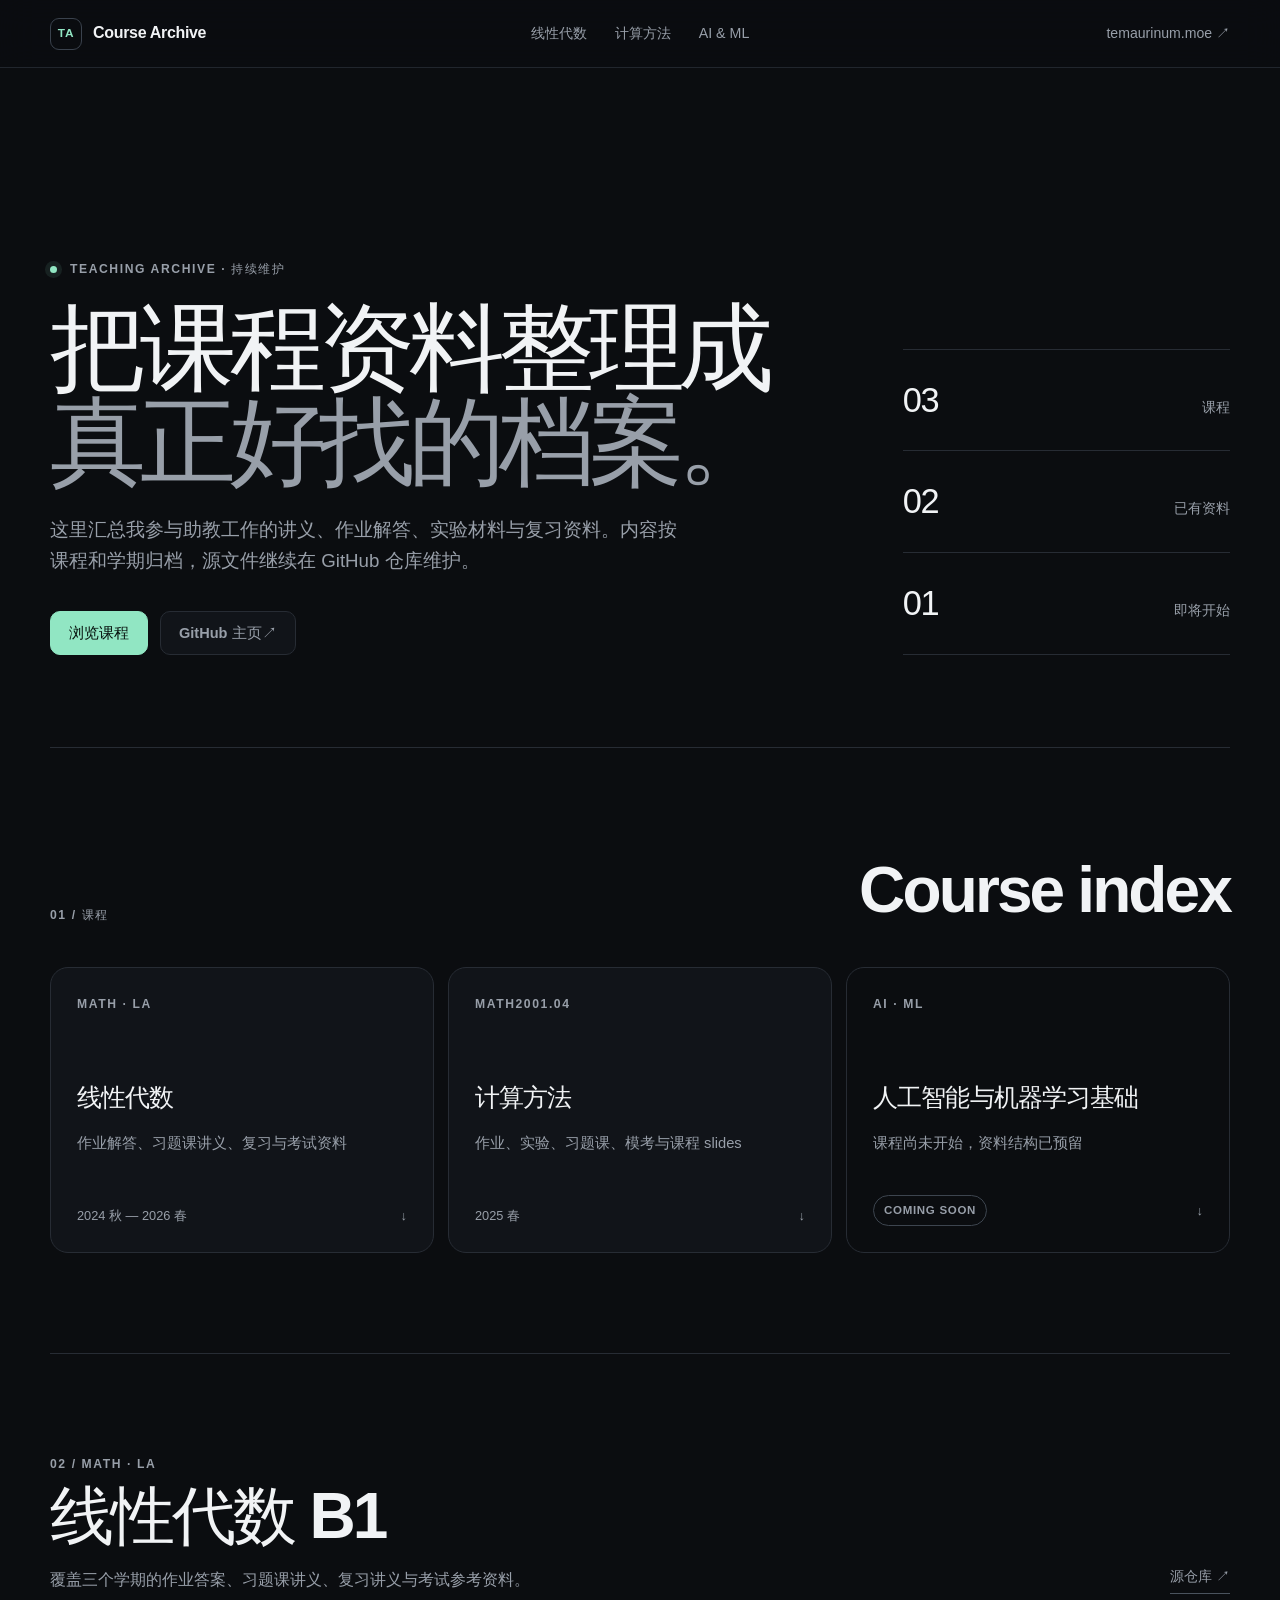
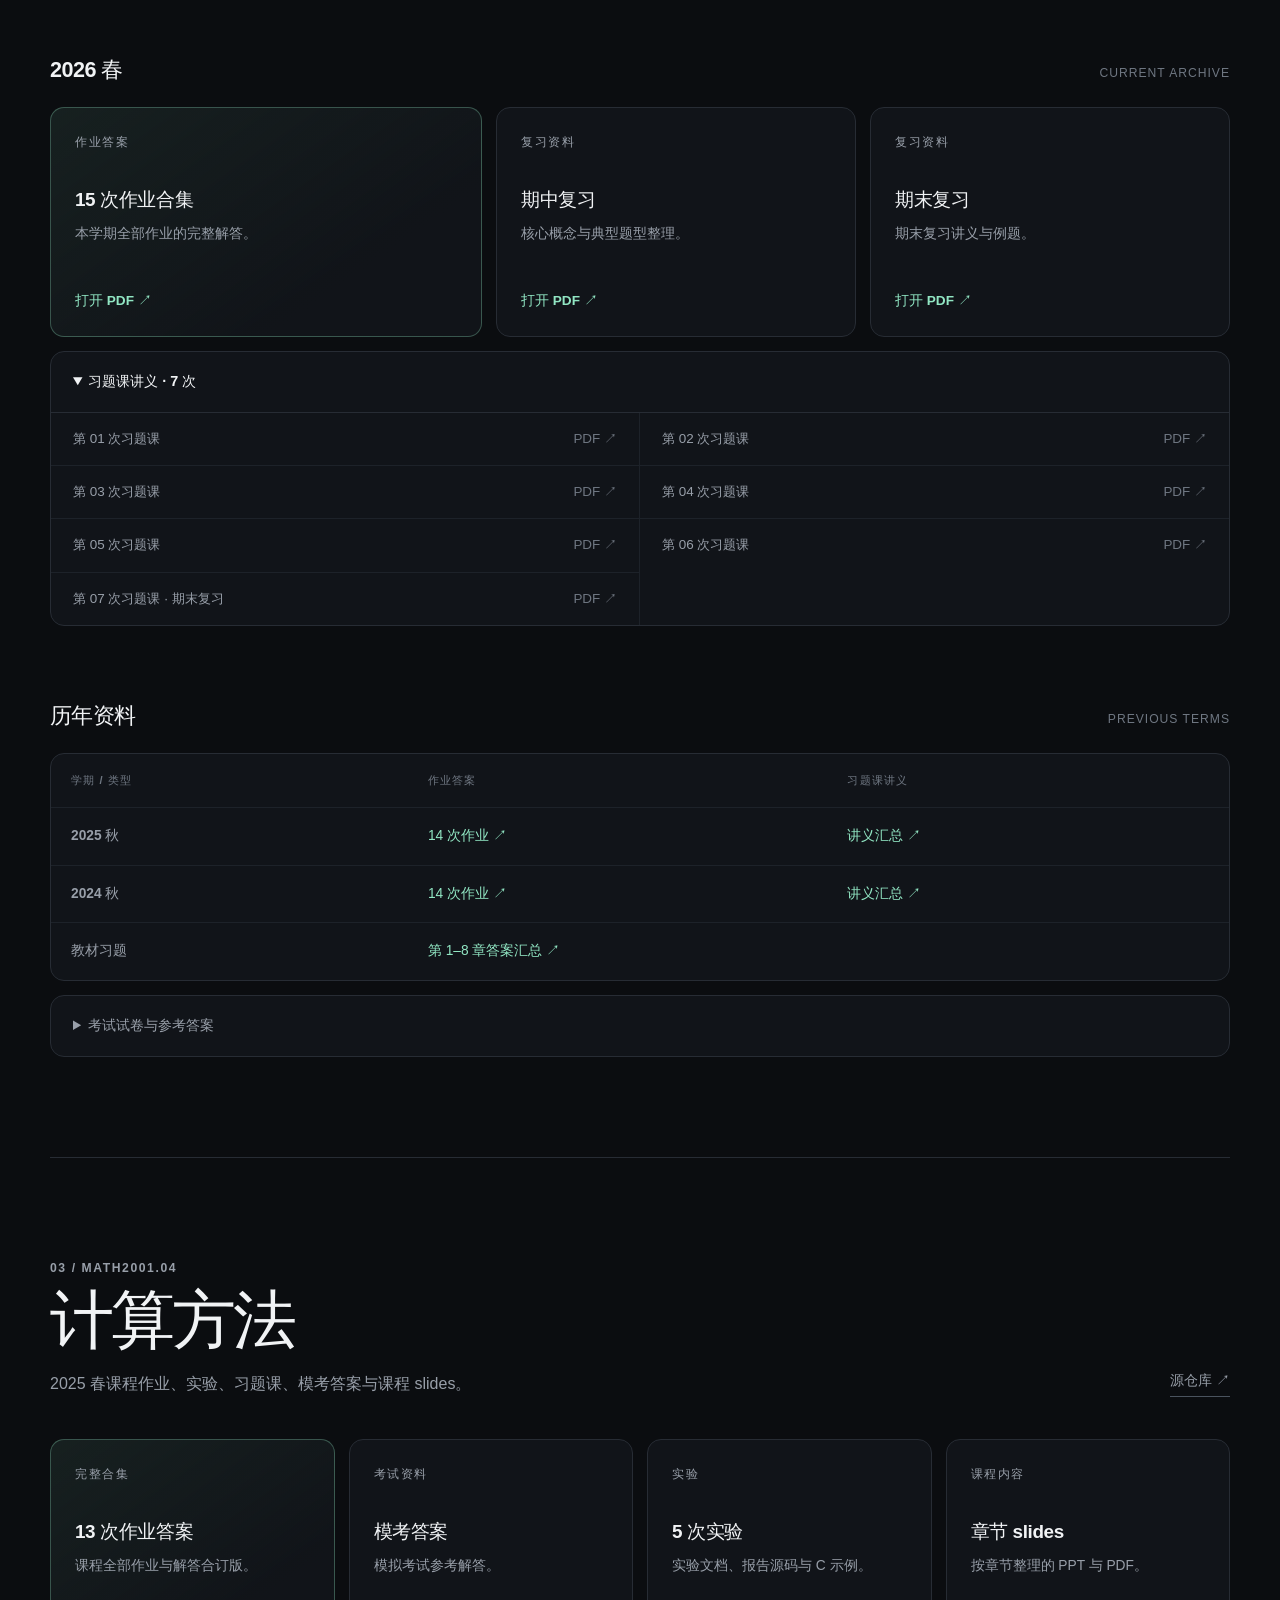
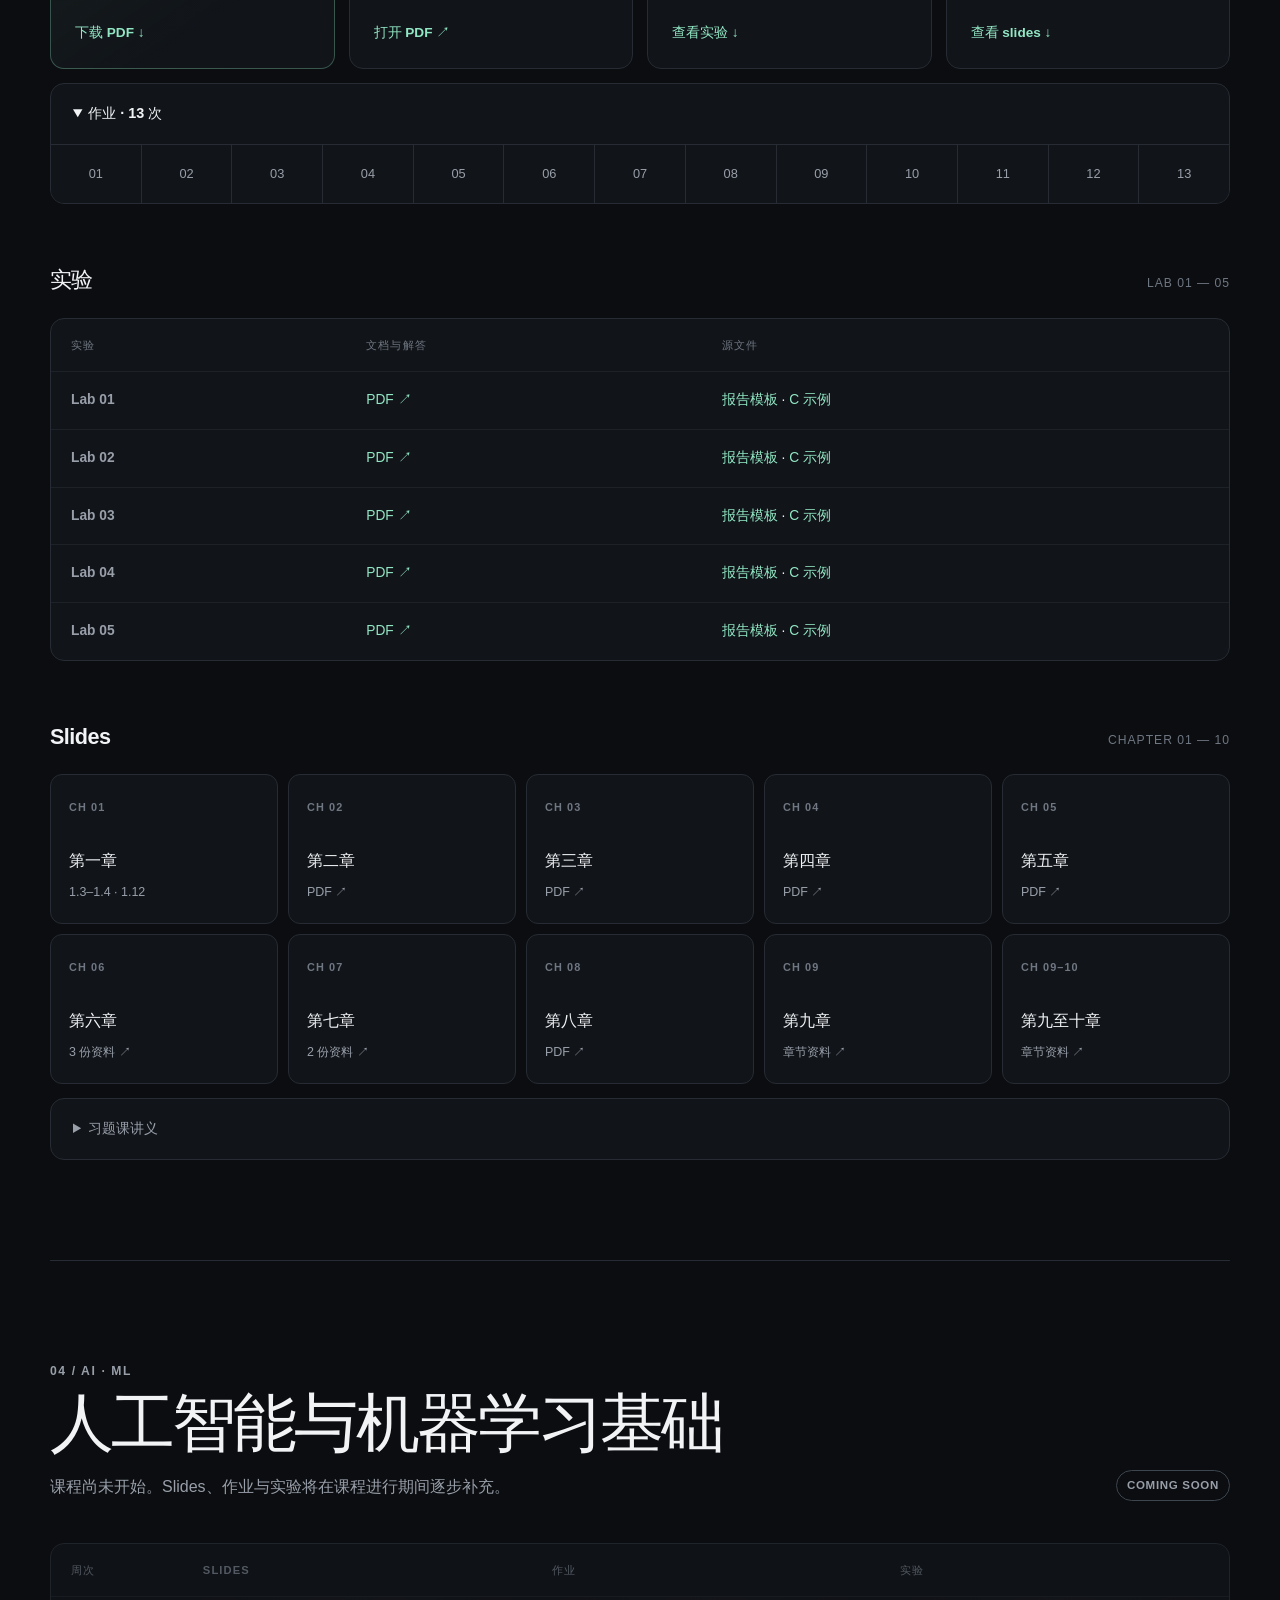
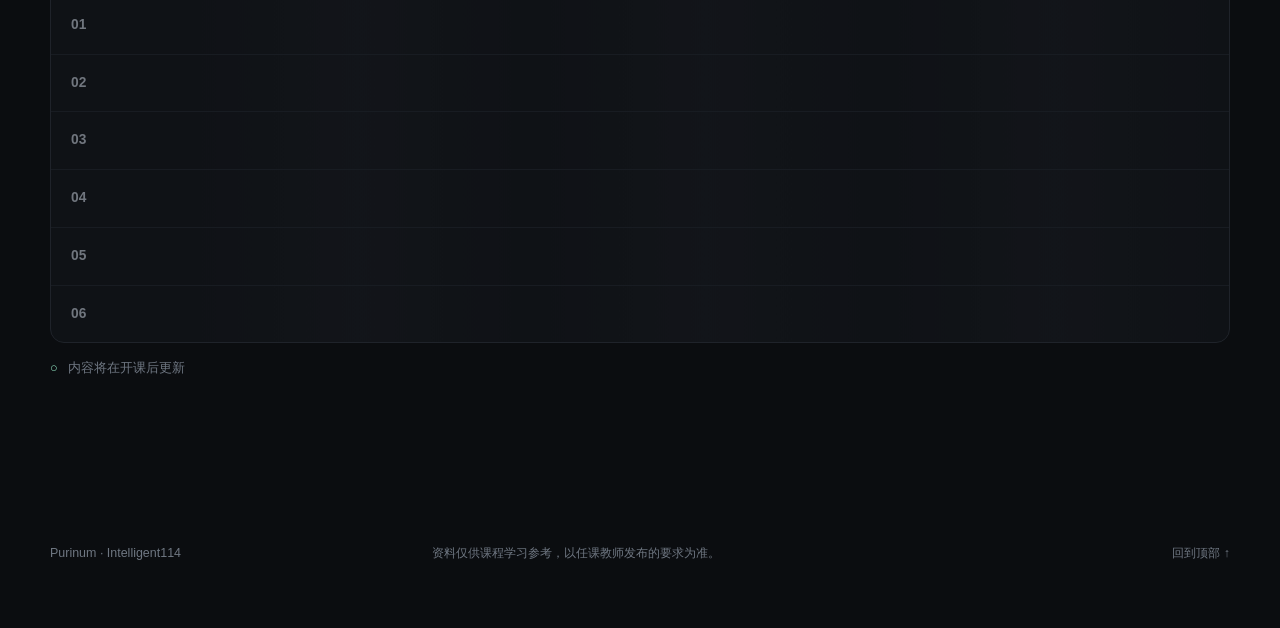
==== index.html @ 8902d786 "Create TA course archive" ====
<!doctype html>
<html lang="zh-CN">
<head>
  <meta charset="utf-8">
  <meta name="viewport" content="width=device-width, initial-scale=1">
  <meta name="description" content="Purinum 的助教课程资料归档：线性代数、计算方法、人工智能与机器学习基础。">
  <meta name="theme-color" content="#0b0d10">
  <meta property="og:type" content="website">
  <meta property="og:title" content="TA · Course Archive">
  <meta property="og:description" content="课程讲义、作业解答、实验与复习资料的长期归档。">
  <meta property="og:url" content="https://ta.temaurinum.moe/">
  <meta property="og:image" content="https://ta.temaurinum.moe/assets/og.png">
  <meta property="og:image:alt" content="TA Course Archive：线性代数、计算方法与 AI & ML 课程资料">
  <link rel="canonical" href="https://ta.temaurinum.moe/">
  <link rel="stylesheet" href="./styles.css">
  <title>TA · Course Archive</title>
</head>
<body>
  <a class="skip-link" href="#main">跳到主要内容</a>

  <header class="site-header">
    <a class="brand" href="#top" aria-label="回到页面顶部">
      <span class="brand-mark" aria-hidden="true">TA</span>
      <span>Course Archive</span>
    </a>
    <nav class="site-nav" aria-label="课程导航">
      <a href="#linear-algebra">线性代数</a>
      <a href="#computational-methods">计算方法</a>
      <a href="#ai-ml">AI &amp; ML</a>
    </nav>
    <a class="home-link" href="https://temaurinum.moe">temaurinum.moe <span aria-hidden="true">↗</span></a>
  </header>

  <main id="main">
    <section class="hero" id="top" aria-labelledby="hero-title">
      <div class="hero-copy">
        <p class="eyebrow"><span class="status-dot" aria-hidden="true"></span> Teaching archive · 持续维护</p>
        <h1 id="hero-title">把课程资料整理成<br><span>真正好找的档案。</span></h1>
        <p class="hero-intro">这里汇总我参与助教工作的讲义、作业解答、实验材料与复习资料。内容按课程和学期归档，源文件继续在 GitHub 仓库维护。</p>
        <div class="hero-actions">
          <a class="button button-primary" href="#courses">浏览课程</a>
          <a class="button button-quiet" href="https://github.com/Intelligent114">GitHub 主页 <span aria-hidden="true">↗</span></a>
        </div>
      </div>
      <dl class="summary" aria-label="资料概览">
        <div><dt>03</dt><dd>课程</dd></div>
        <div><dt>02</dt><dd>已有资料</dd></div>
        <div><dt>01</dt><dd>即将开始</dd></div>
      </dl>
    </section>

    <section class="course-index" id="courses" aria-labelledby="courses-title">
      <div class="section-heading">
        <p class="section-number">01 / 课程</p>
        <h2 id="courses-title">Course index</h2>
      </div>
      <div class="course-cards">
        <a class="course-card" href="#linear-algebra">
          <span class="course-code">MATH · LA</span>
          <h3>线性代数</h3>
          <p>作业解答、习题课讲义、复习与考试资料</p>
          <span class="card-meta">2024 秋 — 2026 春 <span aria-hidden="true">↓</span></span>
        </a>
        <a class="course-card" href="#computational-methods">
          <span class="course-code">MATH2001.04</span>
          <h3>计算方法</h3>
          <p>作业、实验、习题课、模考与课程 slides</p>
          <span class="card-meta">2025 春 <span aria-hidden="true">↓</span></span>
        </a>
        <a class="course-card course-card-muted" href="#ai-ml">
          <span class="course-code">AI · ML</span>
          <h3>人工智能与机器学习基础</h3>
          <p>课程尚未开始，资料结构已预留</p>
          <span class="card-meta"><span class="badge">Coming soon</span> <span aria-hidden="true">↓</span></span>
        </a>
      </div>
    </section>

    <section class="course-section" id="linear-algebra" aria-labelledby="la-title">
      <div class="course-heading">
        <div>
          <p class="section-number">02 / MATH · LA</p>
          <h2 id="la-title">线性代数 B1</h2>
          <p>覆盖三个学期的作业答案、习题课讲义、复习讲义与考试参考资料。</p>
        </div>
        <a class="repo-link" href="https://github.com/Intelligent114/LAE">源仓库 <span aria-hidden="true">↗</span></a>
      </div>

      <div class="resource-group">
        <div class="resource-group-title"><h3>2026 春</h3><span>Current archive</span></div>
        <div class="resource-grid">
          <article class="resource-card resource-card-featured">
            <p class="resource-type">作业答案</p><h4>15 次作业合集</h4><p>本学期全部作业的完整解答。</p>
            <a href="https://github.com/Intelligent114/LAE/blob/main/release/线性代数B1_2026春_作业答案合集.pdf">打开 PDF <span aria-hidden="true">↗</span></a>
          </article>
          <article class="resource-card">
            <p class="resource-type">复习资料</p><h4>期中复习</h4><p>核心概念与典型题型整理。</p>
            <a href="https://github.com/Intelligent114/LAE/blob/main/release/线性代数B1_期中复习.pdf">打开 PDF <span aria-hidden="true">↗</span></a>
          </article>
          <article class="resource-card">
            <p class="resource-type">复习资料</p><h4>期末复习</h4><p>期末复习讲义与例题。</p>
            <a href="https://github.com/Intelligent114/LAE/blob/main/release/线性代数B1_期末复习.pdf">打开 PDF <span aria-hidden="true">↗</span></a>
          </article>
        </div>

        <details class="resource-details" open>
          <summary>习题课讲义 · 7 次</summary>
          <div class="link-list">
            <a href="https://github.com/Intelligent114/LAE/blob/main/release/线性代数B1_2026春_第01次习题课讲义.pdf"><span>第 01 次习题课</span><span>PDF ↗</span></a>
            <a href="https://github.com/Intelligent114/LAE/blob/main/release/线性代数B1_2026春_第02次习题课讲义.pdf"><span>第 02 次习题课</span><span>PDF ↗</span></a>
            <a href="https://github.com/Intelligent114/LAE/blob/main/release/线性代数B1_2026春_第03次习题课讲义.pdf"><span>第 03 次习题课</span><span>PDF ↗</span></a>
            <a href="https://github.com/Intelligent114/LAE/blob/main/release/线性代数B1_2026春_第04次习题课讲义.pdf"><span>第 04 次习题课</span><span>PDF ↗</span></a>
            <a href="https://github.com/Intelligent114/LAE/blob/main/release/线性代数B1_2026春_第05次习题课讲义.pdf"><span>第 05 次习题课</span><span>PDF ↗</span></a>
            <a href="https://github.com/Intelligent114/LAE/blob/main/release/线性代数B1_2026春_第06次习题课讲义.pdf"><span>第 06 次习题课</span><span>PDF ↗</span></a>
            <a href="https://github.com/Intelligent114/LAE/blob/main/release/线性代数B1_2026春_第07次习题课讲义（期末复习）.pdf"><span>第 07 次习题课 · 期末复习</span><span>PDF ↗</span></a>
          </div>
        </details>
      </div>

      <div class="resource-group compact-group">
        <div class="resource-group-title"><h3>历年资料</h3><span>Previous terms</span></div>
        <div class="archive-table-wrap">
          <table class="archive-table">
            <thead><tr><th>学期 / 类型</th><th>作业答案</th><th>习题课讲义</th></tr></thead>
            <tbody>
              <tr><th scope="row">2025 秋</th><td><a href="https://github.com/Intelligent114/LAE/blob/main/release/线性代数B1_2025秋_作业答案合集.pdf">14 次作业 ↗</a></td><td><a href="https://github.com/Intelligent114/LAE/blob/main/release/线性代数B1_2025秋_习题课讲义汇总.pdf">讲义汇总 ↗</a></td></tr>
              <tr><th scope="row">2024 秋</th><td><a href="https://github.com/Intelligent114/LAE/blob/main/release/线性代数B1_2024秋_作业答案合集.pdf">14 次作业 ↗</a></td><td><a href="https://github.com/Intelligent114/LAE/blob/main/release/线性代数B1_2024秋_习题课讲义汇总.pdf">讲义汇总 ↗</a></td></tr>
              <tr><th scope="row">教材习题</th><td colspan="2"><a href="https://github.com/Intelligent114/LAE/blob/main/release/线性代数B1_教材作业答案汇总.pdf">第 1–8 章答案汇总 ↗</a></td></tr>
            </tbody>
          </table>
        </div>
      </div>

      <details class="resource-details">
        <summary>考试试卷与参考答案</summary>
        <div class="link-list two-columns">
          <a href="https://github.com/Intelligent114/LAE/blob/main/mid.md"><span>2025 春 · 期中</span><span>Markdown ↗</span></a>
          <a href="https://github.com/Intelligent114/LAE/blob/main/final.md"><span>2025 春 · 期末</span><span>Markdown ↗</span></a>
          <a href="https://github.com/Intelligent114/LAE/blob/main/26mid.md"><span>2026 春 · 期中</span><span>Markdown ↗</span></a>
          <a href="https://github.com/Intelligent114/LAE/blob/main/26final.md"><span>2026 春 · 期末</span><span>Markdown ↗</span></a>
        </div>
      </details>
    </section>

    <section class="course-section" id="computational-methods" aria-labelledby="cm-title">
      <div class="course-heading">
        <div>
          <p class="section-number">03 / MATH2001.04</p>
          <h2 id="cm-title">计算方法</h2>
          <p>2025 春课程作业、实验、习题课、模考答案与课程 slides。</p>
        </div>
        <a class="repo-link" href="https://github.com/Intelligent114/CMExercise">源仓库 <span aria-hidden="true">↗</span></a>
      </div>

      <div class="resource-grid resource-grid-four">
        <article class="resource-card resource-card-featured"><p class="resource-type">完整合集</p><h4>13 次作业答案</h4><p>课程全部作业与解答合订版。</p><a href="https://github.com/Intelligent114/CMExercise/releases/download/alpha/full.pdf">下载 PDF <span aria-hidden="true">↓</span></a></article>
        <article class="resource-card"><p class="resource-type">考试资料</p><h4>模考答案</h4><p>模拟考试参考解答。</p><a href="https://github.com/Intelligent114/CMExercise/blob/master/out/answer.pdf">打开 PDF <span aria-hidden="true">↗</span></a></article>
        <article class="resource-card"><p class="resource-type">实验</p><h4>5 次实验</h4><p>实验文档、报告源码与 C 示例。</p><a href="#cm-labs">查看实验 <span aria-hidden="true">↓</span></a></article>
        <article class="resource-card"><p class="resource-type">课程内容</p><h4>章节 slides</h4><p>按章节整理的 PPT 与 PDF。</p><a href="#cm-slides">查看 slides <span aria-hidden="true">↓</span></a></article>
      </div>

      <details class="resource-details" open>
        <summary>作业 · 13 次</summary>
        <div class="number-grid" aria-label="计算方法作业列表">
          <a href="https://github.com/Intelligent114/CMExercise/blob/master/out/01.pdf">01</a><a href="https://github.com/Intelligent114/CMExercise/blob/master/out/02.pdf">02</a><a href="https://github.com/Intelligent114/CMExercise/blob/master/out/03.pdf">03</a><a href="https://github.com/Intelligent114/CMExercise/blob/master/out/04.pdf">04</a><a href="https://github.com/Intelligent114/CMExercise/blob/master/out/05.pdf">05</a><a href="https://github.com/Intelligent114/CMExercise/blob/master/out/06.pdf">06</a><a href="https://github.com/Intelligent114/CMExercise/blob/master/out/07.pdf">07</a><a href="https://github.com/Intelligent114/CMExercise/blob/master/out/08.pdf">08</a><a href="https://github.com/Intelligent114/CMExercise/blob/master/out/09.pdf">09</a><a href="https://github.com/Intelligent114/CMExercise/blob/master/out/10.pdf">10</a><a href="https://github.com/Intelligent114/CMExercise/blob/master/out/11.pdf">11</a><a href="https://github.com/Intelligent114/CMExercise/blob/master/out/12.pdf">12</a><a href="https://github.com/Intelligent114/CMExercise/blob/master/out/13.pdf">13</a>
        </div>
      </details>

      <div class="resource-group" id="cm-labs">
        <div class="resource-group-title"><h3>实验</h3><span>Lab 01 — 05</span></div>
        <div class="archive-table-wrap">
          <table class="archive-table">
            <thead><tr><th>实验</th><th>文档与解答</th><th>源文件</th></tr></thead>
            <tbody>
              <tr><th scope="row">Lab 01</th><td><a href="https://github.com/Intelligent114/CMExercise/blob/master/out/lab01.pdf">PDF ↗</a></td><td><a href="https://github.com/Intelligent114/CMExercise/blob/master/lab01.tex">报告模板</a> · <a href="https://github.com/Intelligent114/CMExercise/blob/master/lab01.c">C 示例</a></td></tr>
              <tr><th scope="row">Lab 02</th><td><a href="https://github.com/Intelligent114/CMExercise/blob/master/out/lab02.pdf">PDF ↗</a></td><td><a href="https://github.com/Intelligent114/CMExercise/blob/master/lab02.tex">报告模板</a> · <a href="https://github.com/Intelligent114/CMExercise/blob/master/lab02.c">C 示例</a></td></tr>
              <tr><th scope="row">Lab 03</th><td><a href="https://github.com/Intelligent114/CMExercise/blob/master/out/lab03.pdf">PDF ↗</a></td><td><a href="https://github.com/Intelligent114/CMExercise/blob/master/lab03.tex">报告模板</a> · <a href="https://github.com/Intelligent114/CMExercise/blob/master/lab03.c">C 示例</a></td></tr>
              <tr><th scope="row">Lab 04</th><td><a href="https://github.com/Intelligent114/CMExercise/blob/master/out/lab04.pdf">PDF ↗</a></td><td><a href="https://github.com/Intelligent114/CMExercise/blob/master/lab04.tex">报告模板</a> · <a href="https://github.com/Intelligent114/CMExercise/blob/master/lab04.c">C 示例</a></td></tr>
              <tr><th scope="row">Lab 05</th><td><a href="https://github.com/Intelligent114/CMExercise/blob/master/out/lab05.pdf">PDF ↗</a></td><td><a href="https://github.com/Intelligent114/CMExercise/blob/master/lab05.tex">报告模板</a> · <a href="https://github.com/Intelligent114/CMExercise/blob/master/lab05.c">C 示例</a></td></tr>
            </tbody>
          </table>
        </div>
      </div>

      <div class="resource-group" id="cm-slides">
        <div class="resource-group-title"><h3>Slides</h3><span>Chapter 01 — 10</span></div>
        <div class="slide-grid">
          <article><span>CH 01</span><h4>第一章</h4><p><a href="https://github.com/Intelligent114/CMExercise/blob/master/ppt/ch1/ch1.3_4.ppt">1.3–1.4</a> · <a href="https://github.com/Intelligent114/CMExercise/blob/master/ppt/ch1/ch1.12.ppt">1.12</a></p></article>
          <article><span>CH 02</span><h4>第二章</h4><p><a href="https://github.com/Intelligent114/CMExercise/blob/master/ppt/ch2/ch2.pdf">PDF ↗</a></p></article>
          <article><span>CH 03</span><h4>第三章</h4><p><a href="https://github.com/Intelligent114/CMExercise/blob/master/ppt/ch3/ch3.pdf">PDF ↗</a></p></article>
          <article><span>CH 04</span><h4>第四章</h4><p><a href="https://github.com/Intelligent114/CMExercise/blob/master/ppt/ch4/ch4s25.pdf">PDF ↗</a></p></article>
          <article><span>CH 05</span><h4>第五章</h4><p><a href="https://github.com/Intelligent114/CMExercise/blob/master/ppt/ch5/ch5.pdf">PDF ↗</a></p></article>
          <article><span>CH 06</span><h4>第六章</h4><p><a href="https://github.com/Intelligent114/CMExercise/tree/master/ppt/ch6">3 份资料 ↗</a></p></article>
          <article><span>CH 07</span><h4>第七章</h4><p><a href="https://github.com/Intelligent114/CMExercise/tree/master/ppt/ch7">2 份资料 ↗</a></p></article>
          <article><span>CH 08</span><h4>第八章</h4><p><a href="https://github.com/Intelligent114/CMExercise/blob/master/ppt/ch8/ch8.pdf">PDF ↗</a></p></article>
          <article><span>CH 09</span><h4>第九章</h4><p><a href="https://github.com/Intelligent114/CMExercise/tree/master/ppt/ch9">章节资料 ↗</a></p></article>
          <article><span>CH 09–10</span><h4>第九至十章</h4><p><a href="https://github.com/Intelligent114/CMExercise/tree/master/ppt/ch9_10">章节资料 ↗</a></p></article>
        </div>
      </div>

      <details class="resource-details">
        <summary>习题课讲义</summary>
        <div class="link-list">
          <a href="https://github.com/Intelligent114/CMExercise/blob/master/out/t1.pdf"><span>习题课 01</span><span>PDF ↗</span></a>
          <a href="https://github.com/Intelligent114/CMExercise/blob/master/out/t2.pdf"><span>习题课 02</span><span>PDF ↗</span></a>
          <a href="https://github.com/Intelligent114/CMExercise/releases/download/alpha/full.pdf"><span>习题课 03 · 作业合集</span><span>PDF ↓</span></a>
        </div>
      </details>
    </section>

    <section class="course-section upcoming-section" id="ai-ml" aria-labelledby="ai-title">
      <div class="course-heading">
        <div>
          <p class="section-number">04 / AI · ML</p>
          <h2 id="ai-title">人工智能与机器学习基础</h2>
          <p>课程尚未开始。Slides、作业与实验将在课程进行期间逐步补充。</p>
        </div>
        <span class="badge">Coming soon</span>
      </div>

      <div class="archive-table-wrap placeholder-table-wrap">
        <table class="archive-table placeholder-table">
          <thead><tr><th>周次</th><th>Slides</th><th>作业</th><th>实验</th></tr></thead>
          <tbody>
            <tr><th scope="row">01</th><td aria-label="暂无内容"></td><td aria-label="暂无内容"></td><td aria-label="暂无内容"></td></tr>
            <tr><th scope="row">02</th><td aria-label="暂无内容"></td><td aria-label="暂无内容"></td><td aria-label="暂无内容"></td></tr>
            <tr><th scope="row">03</th><td aria-label="暂无内容"></td><td aria-label="暂无内容"></td><td aria-label="暂无内容"></td></tr>
            <tr><th scope="row">04</th><td aria-label="暂无内容"></td><td aria-label="暂无内容"></td><td aria-label="暂无内容"></td></tr>
            <tr><th scope="row">05</th><td aria-label="暂无内容"></td><td aria-label="暂无内容"></td><td aria-label="暂无内容"></td></tr>
            <tr><th scope="row">06</th><td aria-label="暂无内容"></td><td aria-label="暂无内容"></td><td aria-label="暂无内容"></td></tr>
          </tbody>
        </table>
      </div>
      <p class="placeholder-note"><span aria-hidden="true">○</span> 内容将在开课后更新</p>
    </section>
  </main>

  <footer class="site-footer">
    <p>Purinum · Intelligent114</p>
    <p>资料仅供课程学习参考，以任课教师发布的要求为准。</p>
    <a href="#top">回到顶部 ↑</a>
  </footer>
</body>
</html>
---- styles.css ----
:root {
  color-scheme: dark;
  --bg: #0b0d10;
  --surface: #111419;
  --surface-raised: #171b21;
  --line: #272c34;
  --line-soft: #1d2229;
  --text: #f1f3f5;
  --muted: #989fa9;
  --quiet: #6f7782;
  --accent: #91e6c3;
  --accent-strong: #b5f3d9;
  --accent-dim: rgba(145, 230, 195, 0.09);
  --max-width: 1180px;
  font-family: Inter, ui-sans-serif, -apple-system, BlinkMacSystemFont, "Segoe UI", "Noto Sans SC", "Microsoft YaHei", sans-serif;
  font-synthesis: none;
  text-rendering: optimizeLegibility;
}

* { box-sizing: border-box; }
html { scroll-behavior: smooth; scroll-padding-top: 88px; }
body { margin: 0; background: var(--bg); color: var(--text); line-height: 1.65; }
a { color: inherit; text-decoration: none; }
a:focus-visible, summary:focus-visible { outline: 2px solid var(--accent); outline-offset: 4px; border-radius: 4px; }
.skip-link { position: fixed; z-index: 100; left: 16px; top: -80px; padding: 10px 16px; color: var(--bg); background: var(--accent); border-radius: 8px; font-weight: 700; }
.skip-link:focus { top: 12px; }

.site-header {
  position: sticky; z-index: 20; top: 0;
  display: grid; grid-template-columns: 1fr auto 1fr; align-items: center;
  min-height: 68px; padding: 0 max(24px, calc((100vw - var(--max-width)) / 2));
  border-bottom: 1px solid rgba(39, 44, 52, 0.82);
  background: rgba(11, 13, 16, 0.88); backdrop-filter: blur(18px);
}
.brand { display: inline-flex; align-items: center; gap: 11px; width: max-content; font-weight: 650; letter-spacing: -0.02em; }
.brand-mark { display: grid; width: 32px; height: 32px; place-items: center; border: 1px solid #3a424d; border-radius: 9px; color: var(--accent); font-size: 0.74rem; letter-spacing: 0.06em; }
.site-nav { display: flex; gap: 28px; color: var(--muted); font-size: 0.89rem; }
.site-nav a, .home-link { transition: color 160ms ease; }
.site-nav a:hover, .home-link:hover { color: var(--text); }
.home-link { justify-self: end; color: var(--muted); font-size: 0.88rem; }

main, .site-footer { width: min(calc(100% - 48px), var(--max-width)); margin-inline: auto; }
.hero { min-height: 680px; display: grid; grid-template-columns: minmax(0, 1.55fr) minmax(260px, 0.65fr); gap: 72px; align-items: end; padding: 128px 0 92px; border-bottom: 1px solid var(--line); }
.eyebrow, .section-number, .course-code, .resource-type { margin: 0; color: var(--muted); font-size: 0.76rem; font-weight: 700; letter-spacing: 0.13em; text-transform: uppercase; }
.status-dot { display: inline-block; width: 7px; height: 7px; margin-right: 8px; border-radius: 999px; background: var(--accent); box-shadow: 0 0 0 5px var(--accent-dim); }
.hero h1 { margin: 22px 0 26px; max-width: 820px; font-size: clamp(3.3rem, 7.5vw, 6.8rem); line-height: 0.98; letter-spacing: -0.065em; font-weight: 650; }
.hero h1 span { color: var(--muted); }
.hero-intro { max-width: 640px; margin: 0; color: var(--muted); font-size: clamp(1rem, 1.5vw, 1.17rem); }
.hero-actions { display: flex; flex-wrap: wrap; gap: 12px; margin-top: 34px; }
.button { display: inline-flex; min-height: 44px; align-items: center; justify-content: center; padding: 0 18px; border: 1px solid var(--line); border-radius: 10px; font-size: 0.91rem; font-weight: 650; transition: transform 160ms ease, border-color 160ms ease, background 160ms ease; }
.button:hover { transform: translateY(-2px); border-color: #46505d; }
.button-primary { color: #07110d; border-color: var(--accent); background: var(--accent); }
.button-primary:hover { background: var(--accent-strong); }
.button-quiet { color: var(--muted); background: var(--surface); }
.summary { margin: 0; border-top: 1px solid var(--line); }
.summary div { display: flex; align-items: baseline; justify-content: space-between; padding: 22px 0; border-bottom: 1px solid var(--line); }
.summary dt { font-size: 2.15rem; font-variant-numeric: tabular-nums; letter-spacing: -0.04em; }
.summary dd { margin: 0; color: var(--muted); font-size: 0.85rem; }

.course-index, .course-section { padding: 100px 0; border-bottom: 1px solid var(--line); }
.section-heading, .course-heading { display: flex; justify-content: space-between; gap: 40px; align-items: flex-end; margin-bottom: 42px; }
.section-heading h2, .course-heading h2 { margin: 8px 0 0; font-size: clamp(2.15rem, 5vw, 4.4rem); line-height: 1.08; letter-spacing: -0.045em; font-weight: 620; }
.course-heading p:not(.section-number) { max-width: 680px; margin: 16px 0 0; color: var(--muted); }
.course-cards { display: grid; grid-template-columns: repeat(3, 1fr); gap: 14px; }
.course-card { min-height: 286px; display: flex; flex-direction: column; padding: 26px; border: 1px solid var(--line); border-radius: 18px; background: var(--surface); transition: border-color 160ms ease, transform 160ms ease, background 160ms ease; }
.course-card:hover { transform: translateY(-4px); border-color: #46505d; background: var(--surface-raised); }
.course-card h3 { margin: 64px 0 12px; font-size: 1.55rem; letter-spacing: -0.035em; }
.course-card p { margin: 0; color: var(--muted); font-size: 0.92rem; }
.card-meta { display: flex; justify-content: space-between; align-items: center; margin-top: auto; color: var(--muted); font-size: 0.8rem; }
.course-card-muted { background: transparent; }
.badge { display: inline-flex; width: max-content; padding: 5px 10px; border: 1px solid #3d454f; border-radius: 999px; color: var(--muted); font-size: 0.72rem; font-weight: 700; letter-spacing: 0.06em; text-transform: uppercase; }
.repo-link { flex: 0 0 auto; padding-bottom: 4px; border-bottom: 1px solid #4a535e; color: var(--muted); font-size: 0.9rem; }
.repo-link:hover { color: var(--text); border-color: var(--accent); }

.resource-group { margin-top: 58px; }
.compact-group { margin-top: 72px; }
.resource-group-title { display: flex; justify-content: space-between; align-items: baseline; margin-bottom: 20px; }
.resource-group-title h3 { margin: 0; font-size: 1.35rem; letter-spacing: -0.025em; }
.resource-group-title span { color: var(--quiet); font-size: 0.76rem; letter-spacing: 0.08em; text-transform: uppercase; }
.resource-grid { display: grid; grid-template-columns: 1.2fr 1fr 1fr; gap: 14px; }
.resource-grid-four { grid-template-columns: repeat(4, 1fr); }
.resource-card { min-height: 230px; display: flex; flex-direction: column; padding: 24px; border: 1px solid var(--line); border-radius: 14px; background: var(--surface); }
.resource-card-featured { border-color: rgba(145, 230, 195, 0.3); background: linear-gradient(145deg, var(--accent-dim), var(--surface) 72%); }
.resource-card h4 { margin: 32px 0 8px; font-size: 1.18rem; letter-spacing: -0.02em; }
.resource-card > p:not(.resource-type) { margin: 0; color: var(--muted); font-size: 0.86rem; }
.resource-card a { width: max-content; margin-top: auto; color: var(--accent); font-size: 0.85rem; font-weight: 650; }
.resource-details { margin-top: 14px; border: 1px solid var(--line); border-radius: 14px; background: var(--surface); overflow: hidden; }
.resource-details summary { padding: 18px 22px; cursor: pointer; color: var(--muted); font-size: 0.9rem; font-weight: 650; list-style-position: inside; }
.resource-details[open] summary { color: var(--text); border-bottom: 1px solid var(--line); }
.link-list { display: grid; grid-template-columns: 1fr 1fr; }
.link-list a { display: flex; justify-content: space-between; gap: 22px; padding: 15px 22px; border-bottom: 1px solid var(--line-soft); color: var(--muted); font-size: 0.84rem; }
.link-list a:nth-last-child(-n+2) { border-bottom: 0; }
.link-list a:nth-child(odd) { border-right: 1px solid var(--line-soft); }
.link-list a:hover { color: var(--text); background: rgba(255,255,255,0.018); }
.link-list a span:last-child { color: var(--quiet); white-space: nowrap; }
.archive-table-wrap { overflow-x: auto; border: 1px solid var(--line); border-radius: 14px; background: var(--surface); }
.archive-table { width: 100%; border-collapse: collapse; min-width: 680px; }
.archive-table th, .archive-table td { padding: 17px 20px; border-bottom: 1px solid var(--line-soft); text-align: left; font-size: 0.86rem; }
.archive-table thead th { color: var(--quiet); font-size: 0.7rem; letter-spacing: 0.1em; text-transform: uppercase; }
.archive-table tbody th { color: var(--muted); font-weight: 600; }
.archive-table tbody tr:last-child > * { border-bottom: 0; }
.archive-table a { color: var(--accent); }
.archive-table a:hover { text-decoration: underline; text-underline-offset: 3px; }
.number-grid { display: grid; grid-template-columns: repeat(13, 1fr); gap: 1px; background: var(--line); }
.number-grid a { display: grid; min-height: 58px; place-items: center; background: var(--surface); color: var(--muted); font-size: 0.8rem; font-variant-numeric: tabular-nums; transition: color 150ms ease, background 150ms ease; }
.number-grid a:hover { color: var(--accent); background: var(--surface-raised); }
.slide-grid { display: grid; grid-template-columns: repeat(5, 1fr); gap: 10px; }
.slide-grid article { min-height: 150px; padding: 18px; border: 1px solid var(--line); border-radius: 12px; background: var(--surface); }
.slide-grid article > span { color: var(--quiet); font-size: 0.68rem; font-weight: 700; letter-spacing: 0.1em; }
.slide-grid h4 { margin: 28px 0 8px; font-size: 1rem; }
.slide-grid p { margin: 0; color: var(--muted); font-size: 0.78rem; }
.slide-grid a:hover { color: var(--accent); }

.upcoming-section { border-bottom: 0; }
.placeholder-table-wrap { opacity: 0.72; }
.placeholder-table td { min-width: 170px; height: 57px; background-image: linear-gradient(90deg, transparent, rgba(255,255,255,0.018), transparent); }
.placeholder-note { margin: 14px 0 0; color: var(--quiet); font-size: 0.8rem; }
.placeholder-note span { margin-right: 7px; color: var(--accent); }
.site-footer { display: grid; grid-template-columns: 1fr 2fr auto; gap: 24px; align-items: center; min-height: 150px; color: var(--quiet); font-size: 0.78rem; }
.site-footer p { margin: 0; }
.site-footer a:hover { color: var(--text); }
.not-found { min-height: 100vh; display: grid; align-content: center; justify-items: start; }
.not-found h1 { max-width: 760px; margin: 20px 0 12px; font-size: clamp(2.8rem, 8vw, 6rem); line-height: 1; letter-spacing: -0.055em; }
.not-found > p:not(.eyebrow) { margin: 0 0 30px; color: var(--muted); }

@media (max-width: 980px) {
  .site-header { grid-template-columns: 1fr auto; }
  .site-nav { display: none; }
  .hero { min-height: auto; grid-template-columns: 1fr; gap: 70px; align-items: start; }
  .summary { display: grid; grid-template-columns: repeat(3, 1fr); }
  .summary div { display: block; text-align: center; }
  .summary dd { margin-top: 4px; }
  .course-cards { grid-template-columns: 1fr; }
  .course-card { min-height: 220px; }
  .course-card h3 { margin-top: 42px; }
  .resource-grid, .resource-grid-four { grid-template-columns: repeat(2, 1fr); }
  .number-grid { grid-template-columns: repeat(7, 1fr); }
  .slide-grid { grid-template-columns: repeat(3, 1fr); }
}

@media (max-width: 680px) {
  .site-header { padding-inline: 18px; }
  .brand > span:last-child { display: none; }
  .home-link { font-size: 0.78rem; }
  main, .site-footer { width: min(calc(100% - 32px), var(--max-width)); }
  .hero { padding: 92px 0 68px; }
  .hero h1 { font-size: clamp(3rem, 15vw, 4.6rem); }
  .summary { grid-template-columns: 1fr; }
  .summary div { display: flex; text-align: left; }
  .course-index, .course-section { padding: 72px 0; }
  .section-heading, .course-heading { display: block; }
  .repo-link, .course-heading > .badge { display: inline-flex; margin-top: 22px; }
  .resource-grid, .resource-grid-four { grid-template-columns: 1fr; }
  .link-list { grid-template-columns: 1fr; }
  .link-list a, .link-list a:nth-child(odd), .link-list a:nth-last-child(-n+2) { border-right: 0; border-bottom: 1px solid var(--line-soft); }
  .link-list a:last-child { border-bottom: 0; }
  .number-grid { grid-template-columns: repeat(5, 1fr); }
  .slide-grid { grid-template-columns: repeat(2, 1fr); }
  .site-footer { grid-template-columns: 1fr; align-content: center; padding: 30px 0; }
}

@media (prefers-reduced-motion: reduce) {
  html { scroll-behavior: auto; }
  *, *::before, *::after { transition-duration: 0.01ms !important; }
}
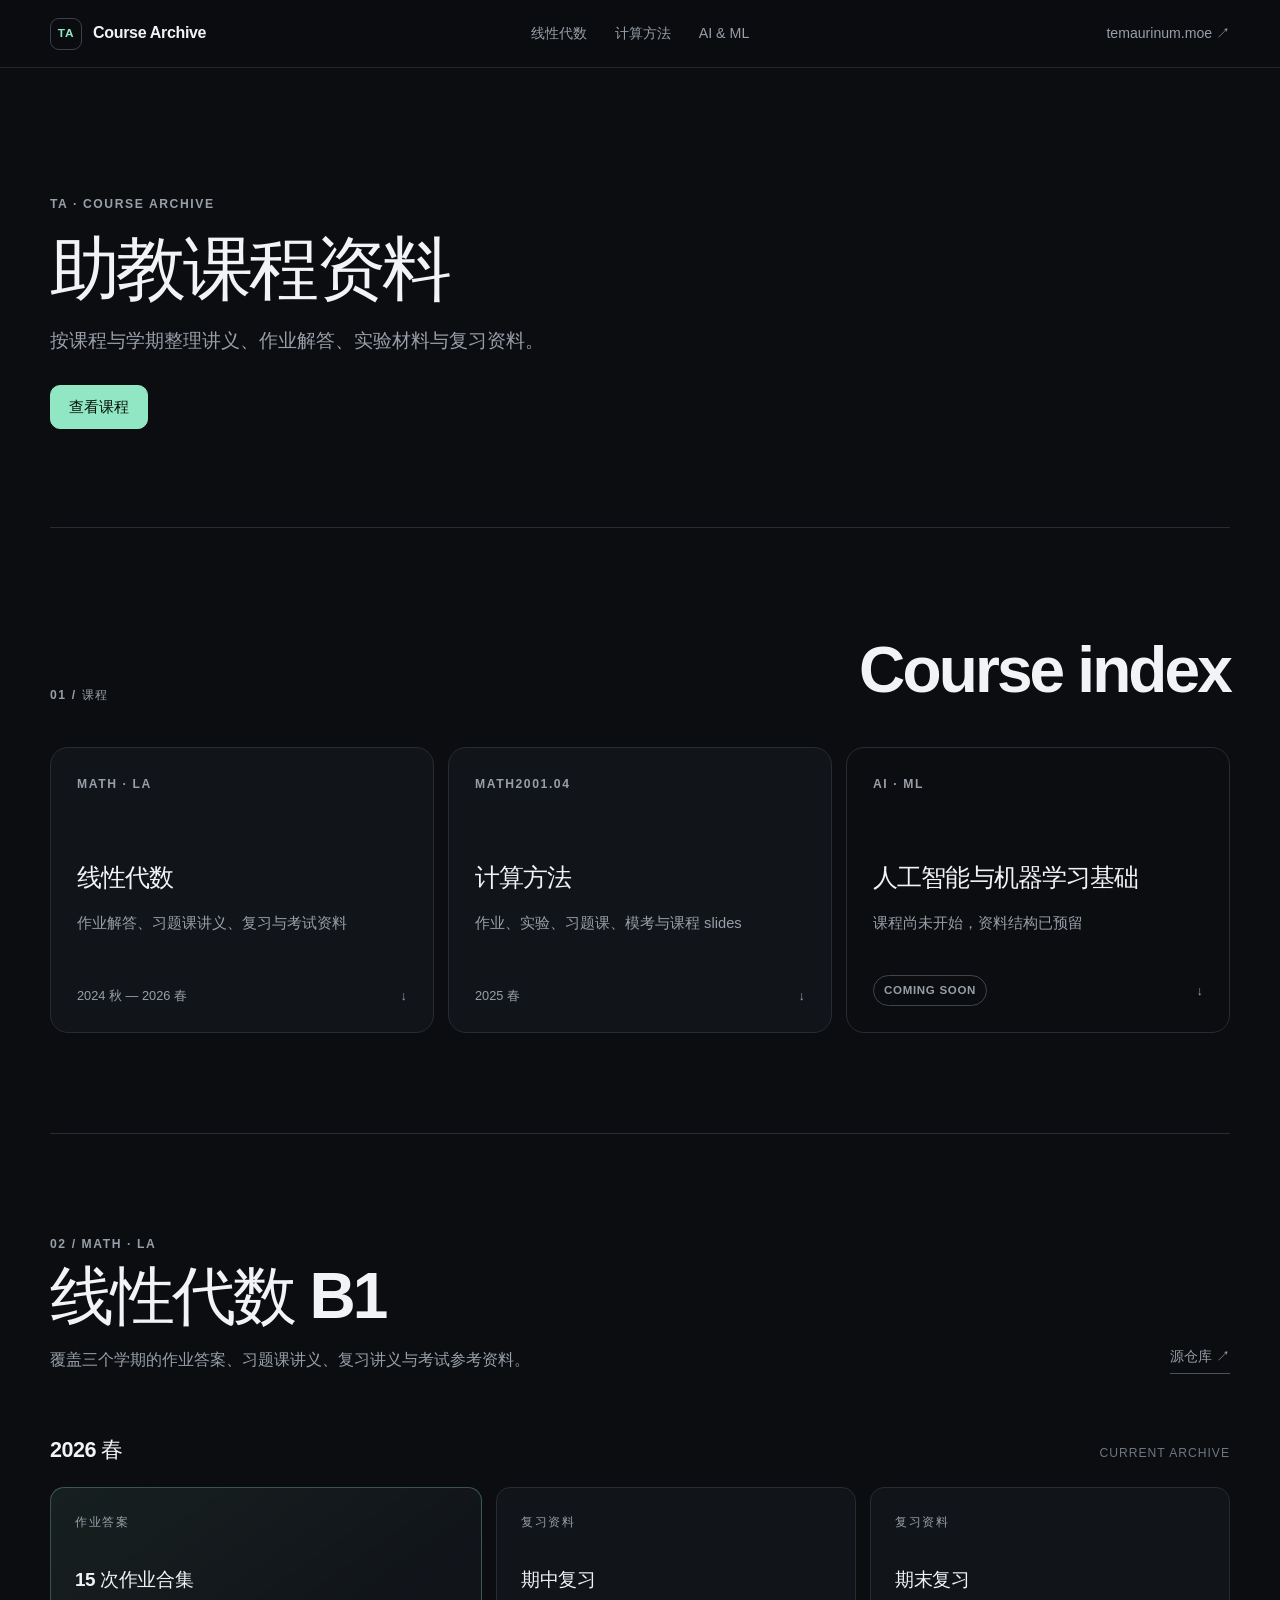
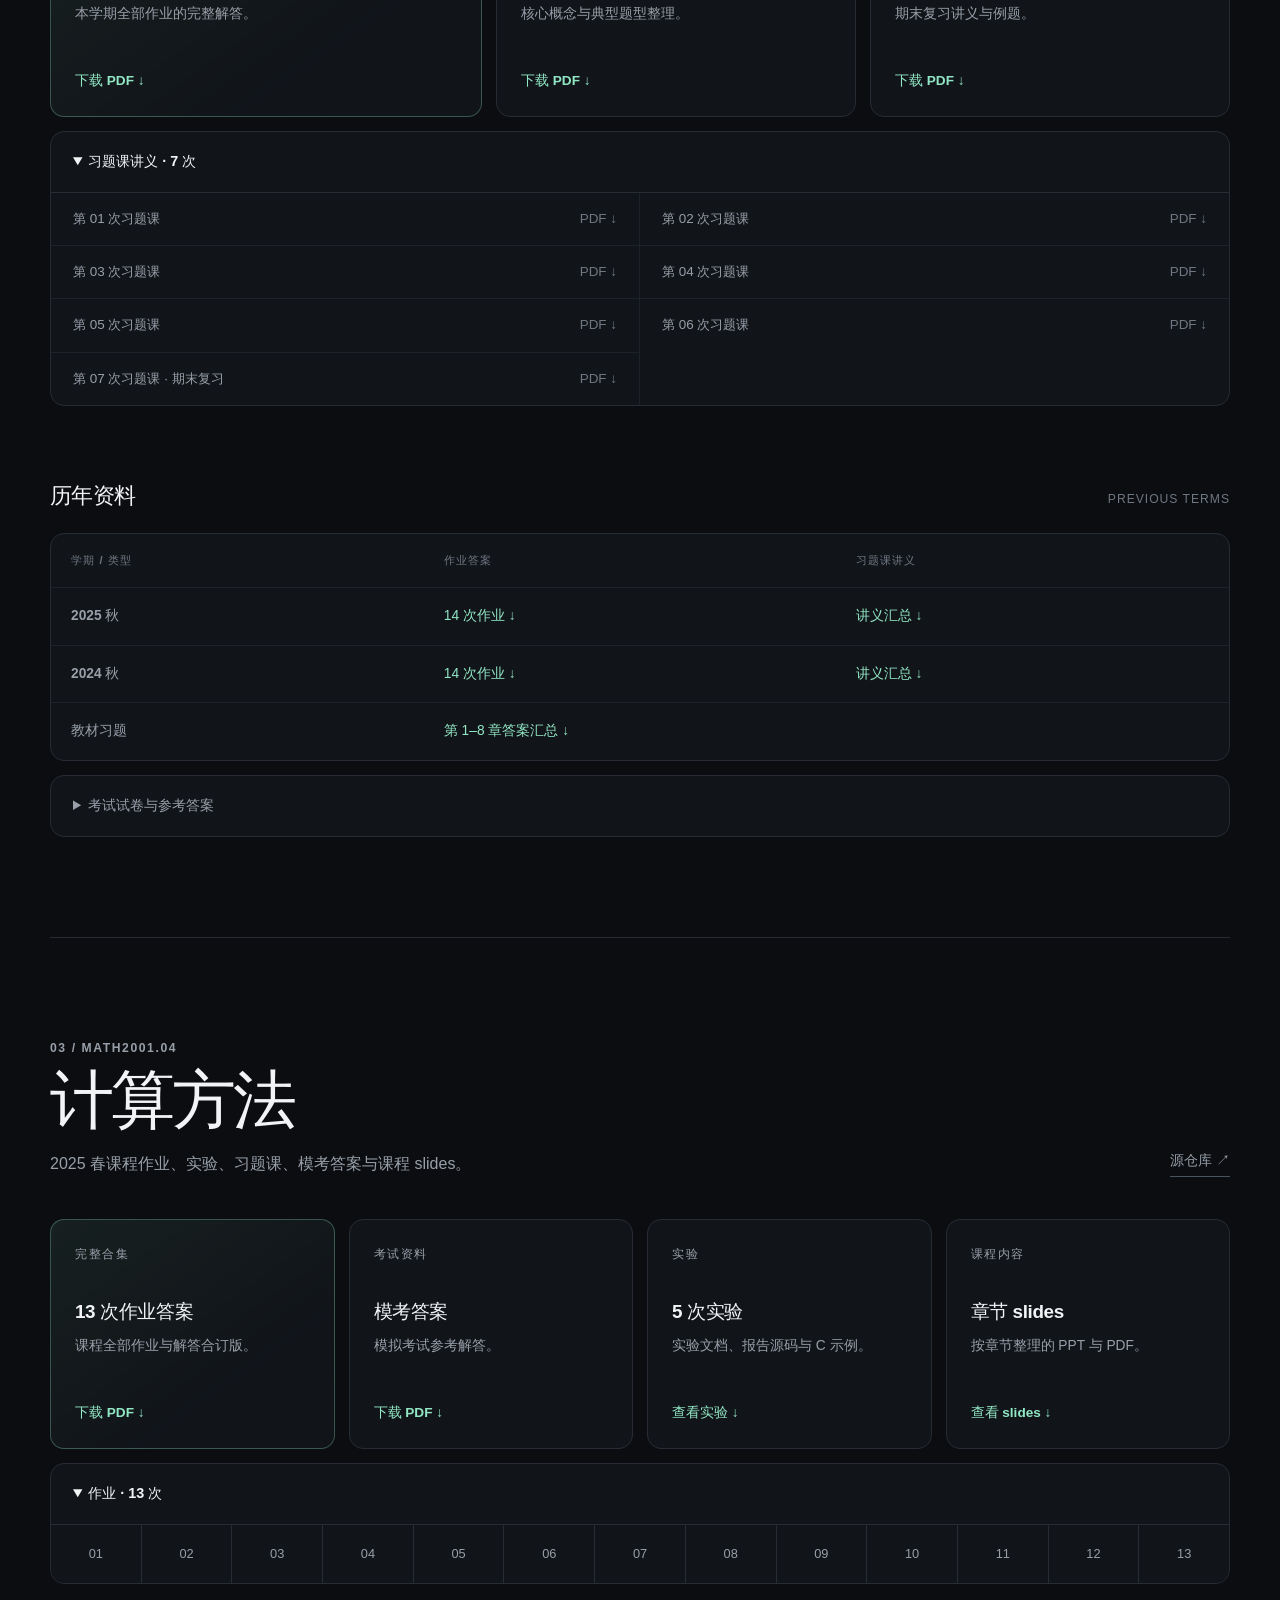
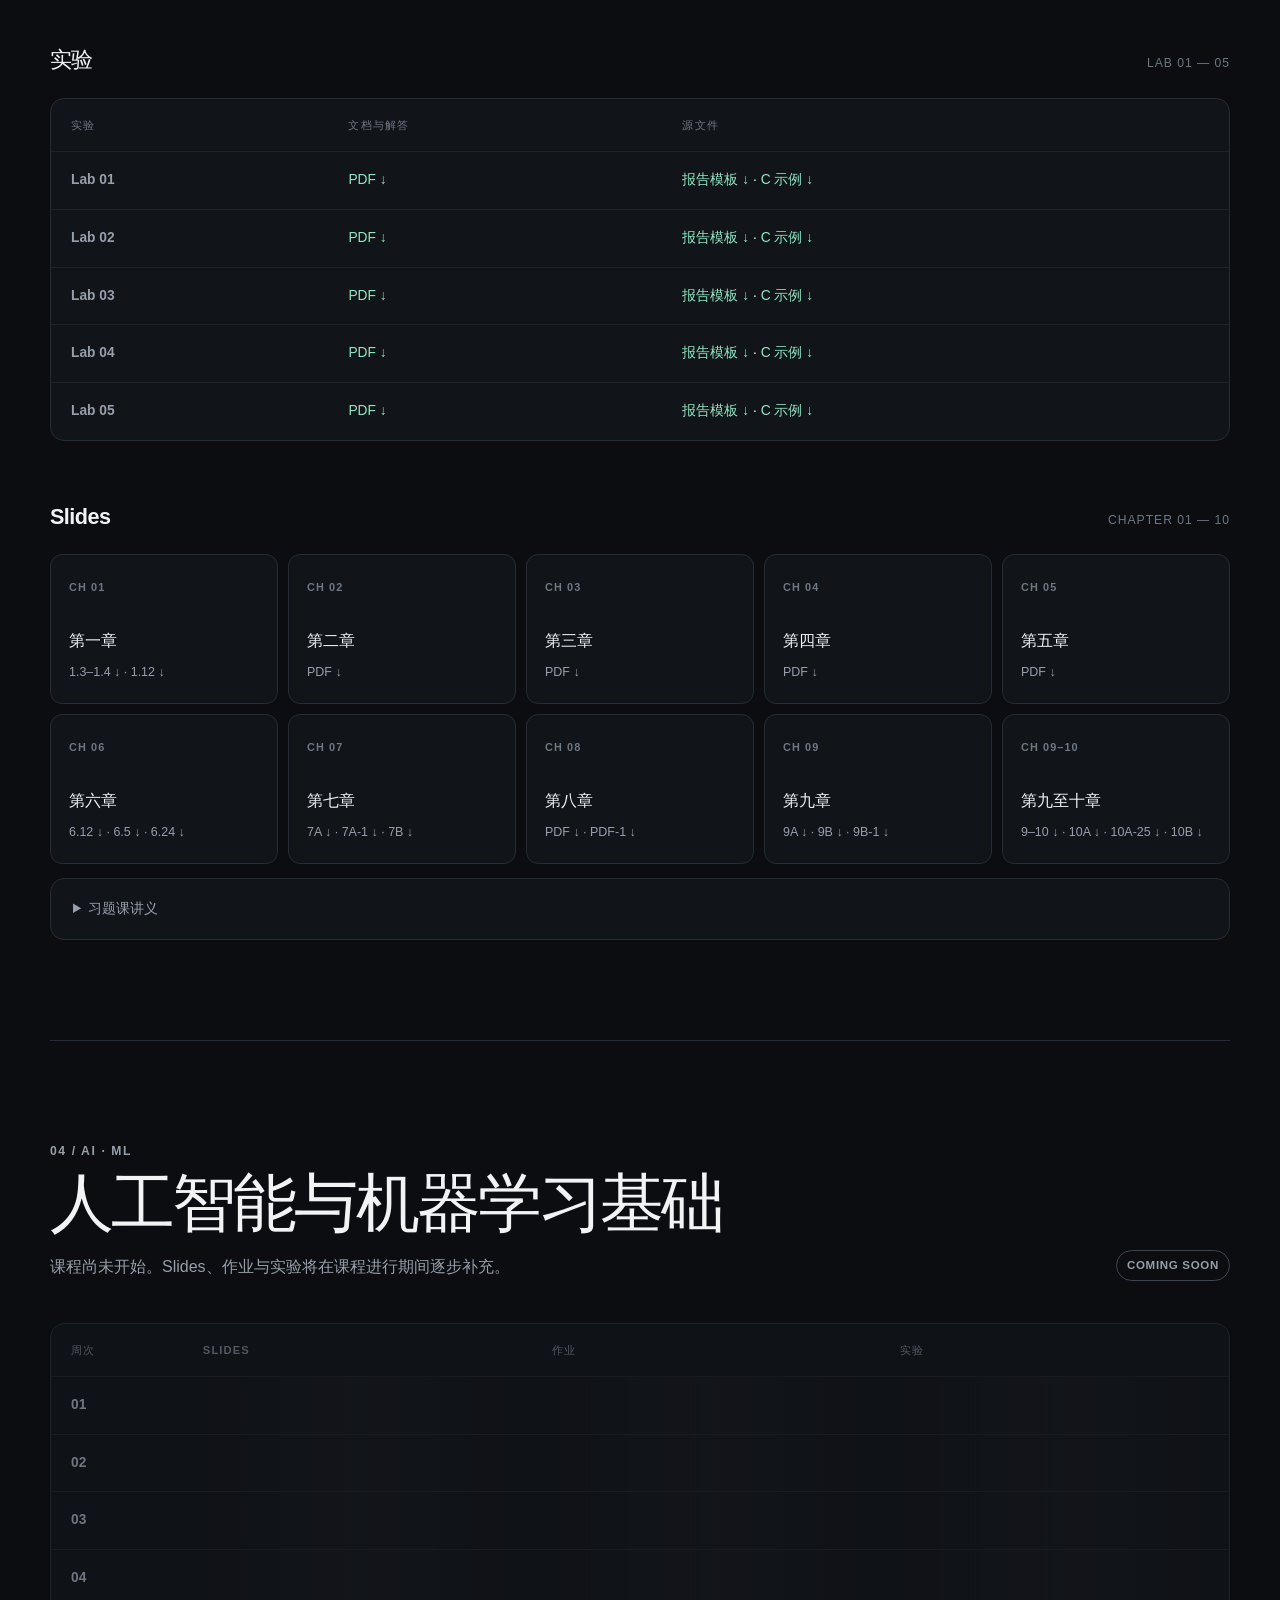
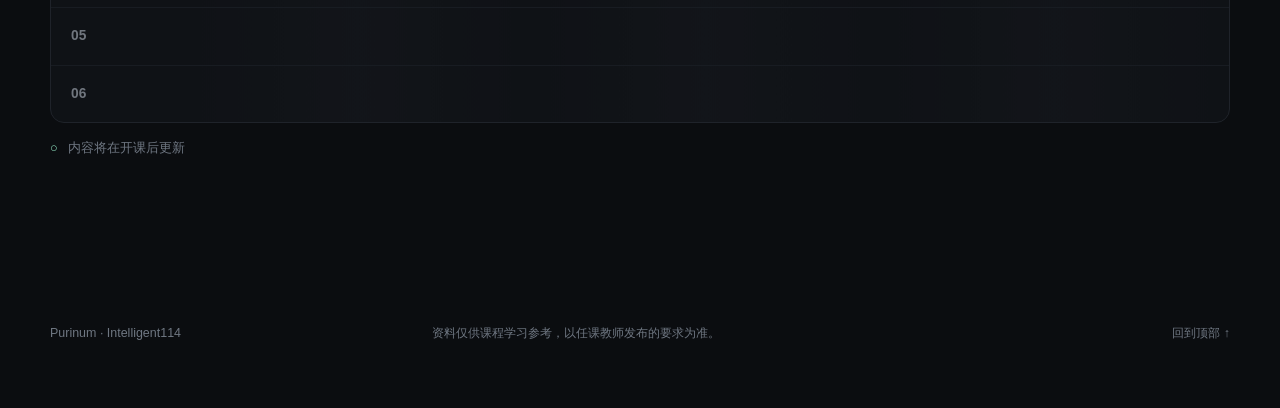
==== commit dc584dae: "Simplify archive and serve course downloads" ====
--- a/index.html
+++ b/index.html
@@ -34,19 +34,13 @@
   <main id="main">
     <section class="hero" id="top" aria-labelledby="hero-title">
       <div class="hero-copy">
-        <p class="eyebrow"><span class="status-dot" aria-hidden="true"></span> Teaching archive · 持续维护</p>
-        <h1 id="hero-title">把课程资料整理成<br><span>真正好找的档案。</span></h1>
-        <p class="hero-intro">这里汇总我参与助教工作的讲义、作业解答、实验材料与复习资料。内容按课程和学期归档，源文件继续在 GitHub 仓库维护。</p>
+        <p class="eyebrow">TA · Course Archive</p>
+        <h1 id="hero-title">助教课程资料</h1>
+        <p class="hero-intro">按课程与学期整理讲义、作业解答、实验材料与复习资料。</p>
         <div class="hero-actions">
-          <a class="button button-primary" href="#courses">浏览课程</a>
-          <a class="button button-quiet" href="https://github.com/Intelligent114">GitHub 主页 <span aria-hidden="true">↗</span></a>
-        </div>
-      </div>
-      <dl class="summary" aria-label="资料概览">
-        <div><dt>03</dt><dd>课程</dd></div>
-        <div><dt>02</dt><dd>已有资料</dd></div>
-        <div><dt>01</dt><dd>即将开始</dd></div>
-      </dl>
+          <a class="button button-primary" href="#courses">查看课程</a>
+        </div>
+      </div>
     </section>
 
     <section class="course-index" id="courses" aria-labelledby="courses-title">
@@ -91,28 +85,28 @@
         <div class="resource-grid">
           <article class="resource-card resource-card-featured">
             <p class="resource-type">作业答案</p><h4>15 次作业合集</h4><p>本学期全部作业的完整解答。</p>
-            <a href="https://github.com/Intelligent114/LAE/blob/main/release/线性代数B1_2026春_作业答案合集.pdf">打开 PDF <span aria-hidden="true">↗</span></a>
+            <a href="./downloads/lae/release/线性代数B1_2026春_作业答案合集.pdf" download>下载 PDF <span aria-hidden="true">↓</span></a>
           </article>
           <article class="resource-card">
             <p class="resource-type">复习资料</p><h4>期中复习</h4><p>核心概念与典型题型整理。</p>
-            <a href="https://github.com/Intelligent114/LAE/blob/main/release/线性代数B1_期中复习.pdf">打开 PDF <span aria-hidden="true">↗</span></a>
+            <a href="./downloads/lae/release/线性代数B1_期中复习.pdf" download>下载 PDF <span aria-hidden="true">↓</span></a>
           </article>
           <article class="resource-card">
             <p class="resource-type">复习资料</p><h4>期末复习</h4><p>期末复习讲义与例题。</p>
-            <a href="https://github.com/Intelligent114/LAE/blob/main/release/线性代数B1_期末复习.pdf">打开 PDF <span aria-hidden="true">↗</span></a>
+            <a href="./downloads/lae/release/线性代数B1_期末复习.pdf" download>下载 PDF <span aria-hidden="true">↓</span></a>
           </article>
         </div>
 
         <details class="resource-details" open>
           <summary>习题课讲义 · 7 次</summary>
           <div class="link-list">
-            <a href="https://github.com/Intelligent114/LAE/blob/main/release/线性代数B1_2026春_第01次习题课讲义.pdf"><span>第 01 次习题课</span><span>PDF ↗</span></a>
-            <a href="https://github.com/Intelligent114/LAE/blob/main/release/线性代数B1_2026春_第02次习题课讲义.pdf"><span>第 02 次习题课</span><span>PDF ↗</span></a>
-            <a href="https://github.com/Intelligent114/LAE/blob/main/release/线性代数B1_2026春_第03次习题课讲义.pdf"><span>第 03 次习题课</span><span>PDF ↗</span></a>
-            <a href="https://github.com/Intelligent114/LAE/blob/main/release/线性代数B1_2026春_第04次习题课讲义.pdf"><span>第 04 次习题课</span><span>PDF ↗</span></a>
-            <a href="https://github.com/Intelligent114/LAE/blob/main/release/线性代数B1_2026春_第05次习题课讲义.pdf"><span>第 05 次习题课</span><span>PDF ↗</span></a>
-            <a href="https://github.com/Intelligent114/LAE/blob/main/release/线性代数B1_2026春_第06次习题课讲义.pdf"><span>第 06 次习题课</span><span>PDF ↗</span></a>
-            <a href="https://github.com/Intelligent114/LAE/blob/main/release/线性代数B1_2026春_第07次习题课讲义（期末复习）.pdf"><span>第 07 次习题课 · 期末复习</span><span>PDF ↗</span></a>
+            <a href="./downloads/lae/release/线性代数B1_2026春_第01次习题课讲义.pdf" download><span>第 01 次习题课</span><span>PDF ↓</span></a>
+            <a href="./downloads/lae/release/线性代数B1_2026春_第02次习题课讲义.pdf" download><span>第 02 次习题课</span><span>PDF ↓</span></a>
+            <a href="./downloads/lae/release/线性代数B1_2026春_第03次习题课讲义.pdf" download><span>第 03 次习题课</span><span>PDF ↓</span></a>
+            <a href="./downloads/lae/release/线性代数B1_2026春_第04次习题课讲义.pdf" download><span>第 04 次习题课</span><span>PDF ↓</span></a>
+            <a href="./downloads/lae/release/线性代数B1_2026春_第05次习题课讲义.pdf" download><span>第 05 次习题课</span><span>PDF ↓</span></a>
+            <a href="./downloads/lae/release/线性代数B1_2026春_第06次习题课讲义.pdf" download><span>第 06 次习题课</span><span>PDF ↓</span></a>
+            <a href="./downloads/lae/release/线性代数B1_2026春_第07次习题课讲义（期末复习）.pdf" download><span>第 07 次习题课 · 期末复习</span><span>PDF ↓</span></a>
           </div>
         </details>
       </div>
@@ -123,9 +117,9 @@
           <table class="archive-table">
             <thead><tr><th>学期 / 类型</th><th>作业答案</th><th>习题课讲义</th></tr></thead>
             <tbody>
-              <tr><th scope="row">2025 秋</th><td><a href="https://github.com/Intelligent114/LAE/blob/main/release/线性代数B1_2025秋_作业答案合集.pdf">14 次作业 ↗</a></td><td><a href="https://github.com/Intelligent114/LAE/blob/main/release/线性代数B1_2025秋_习题课讲义汇总.pdf">讲义汇总 ↗</a></td></tr>
-              <tr><th scope="row">2024 秋</th><td><a href="https://github.com/Intelligent114/LAE/blob/main/release/线性代数B1_2024秋_作业答案合集.pdf">14 次作业 ↗</a></td><td><a href="https://github.com/Intelligent114/LAE/blob/main/release/线性代数B1_2024秋_习题课讲义汇总.pdf">讲义汇总 ↗</a></td></tr>
-              <tr><th scope="row">教材习题</th><td colspan="2"><a href="https://github.com/Intelligent114/LAE/blob/main/release/线性代数B1_教材作业答案汇总.pdf">第 1–8 章答案汇总 ↗</a></td></tr>
+              <tr><th scope="row">2025 秋</th><td><a href="./downloads/lae/release/线性代数B1_2025秋_作业答案合集.pdf" download>14 次作业 ↓</a></td><td><a href="./downloads/lae/release/线性代数B1_2025秋_习题课讲义汇总.pdf" download>讲义汇总 ↓</a></td></tr>
+              <tr><th scope="row">2024 秋</th><td><a href="./downloads/lae/release/线性代数B1_2024秋_作业答案合集.pdf" download>14 次作业 ↓</a></td><td><a href="./downloads/lae/release/线性代数B1_2024秋_习题课讲义汇总.pdf" download>讲义汇总 ↓</a></td></tr>
+              <tr><th scope="row">教材习题</th><td colspan="2"><a href="./downloads/lae/release/线性代数B1_教材作业答案汇总.pdf" download>第 1–8 章答案汇总 ↓</a></td></tr>
             </tbody>
           </table>
         </div>
@@ -134,10 +128,10 @@
       <details class="resource-details">
         <summary>考试试卷与参考答案</summary>
         <div class="link-list two-columns">
-          <a href="https://github.com/Intelligent114/LAE/blob/main/mid.md"><span>2025 春 · 期中</span><span>Markdown ↗</span></a>
-          <a href="https://github.com/Intelligent114/LAE/blob/main/final.md"><span>2025 春 · 期末</span><span>Markdown ↗</span></a>
-          <a href="https://github.com/Intelligent114/LAE/blob/main/26mid.md"><span>2026 春 · 期中</span><span>Markdown ↗</span></a>
-          <a href="https://github.com/Intelligent114/LAE/blob/main/26final.md"><span>2026 春 · 期末</span><span>Markdown ↗</span></a>
+          <a href="./downloads/lae/exams/mid.md" download><span>2025 春 · 期中</span><span>Markdown ↓</span></a>
+          <a href="./downloads/lae/exams/final.md" download><span>2025 春 · 期末</span><span>Markdown ↓</span></a>
+          <a href="./downloads/lae/exams/26mid.md" download><span>2026 春 · 期中</span><span>Markdown ↓</span></a>
+          <a href="./downloads/lae/exams/26final.md" download><span>2026 春 · 期末</span><span>Markdown ↓</span></a>
         </div>
       </details>
     </section>
@@ -153,8 +147,8 @@
       </div>
 
       <div class="resource-grid resource-grid-four">
-        <article class="resource-card resource-card-featured"><p class="resource-type">完整合集</p><h4>13 次作业答案</h4><p>课程全部作业与解答合订版。</p><a href="https://github.com/Intelligent114/CMExercise/releases/download/alpha/full.pdf">下载 PDF <span aria-hidden="true">↓</span></a></article>
-        <article class="resource-card"><p class="resource-type">考试资料</p><h4>模考答案</h4><p>模拟考试参考解答。</p><a href="https://github.com/Intelligent114/CMExercise/blob/master/out/answer.pdf">打开 PDF <span aria-hidden="true">↗</span></a></article>
+        <article class="resource-card resource-card-featured"><p class="resource-type">完整合集</p><h4>13 次作业答案</h4><p>课程全部作业与解答合订版。</p><a href="./downloads/cm/homework/full.pdf" download>下载 PDF <span aria-hidden="true">↓</span></a></article>
+        <article class="resource-card"><p class="resource-type">考试资料</p><h4>模考答案</h4><p>模拟考试参考解答。</p><a href="./downloads/cm/homework/answer.pdf" download>下载 PDF <span aria-hidden="true">↓</span></a></article>
         <article class="resource-card"><p class="resource-type">实验</p><h4>5 次实验</h4><p>实验文档、报告源码与 C 示例。</p><a href="#cm-labs">查看实验 <span aria-hidden="true">↓</span></a></article>
         <article class="resource-card"><p class="resource-type">课程内容</p><h4>章节 slides</h4><p>按章节整理的 PPT 与 PDF。</p><a href="#cm-slides">查看 slides <span aria-hidden="true">↓</span></a></article>
       </div>
@@ -162,7 +156,7 @@
       <details class="resource-details" open>
         <summary>作业 · 13 次</summary>
         <div class="number-grid" aria-label="计算方法作业列表">
-          <a href="https://github.com/Intelligent114/CMExercise/blob/master/out/01.pdf">01</a><a href="https://github.com/Intelligent114/CMExercise/blob/master/out/02.pdf">02</a><a href="https://github.com/Intelligent114/CMExercise/blob/master/out/03.pdf">03</a><a href="https://github.com/Intelligent114/CMExercise/blob/master/out/04.pdf">04</a><a href="https://github.com/Intelligent114/CMExercise/blob/master/out/05.pdf">05</a><a href="https://github.com/Intelligent114/CMExercise/blob/master/out/06.pdf">06</a><a href="https://github.com/Intelligent114/CMExercise/blob/master/out/07.pdf">07</a><a href="https://github.com/Intelligent114/CMExercise/blob/master/out/08.pdf">08</a><a href="https://github.com/Intelligent114/CMExercise/blob/master/out/09.pdf">09</a><a href="https://github.com/Intelligent114/CMExercise/blob/master/out/10.pdf">10</a><a href="https://github.com/Intelligent114/CMExercise/blob/master/out/11.pdf">11</a><a href="https://github.com/Intelligent114/CMExercise/blob/master/out/12.pdf">12</a><a href="https://github.com/Intelligent114/CMExercise/blob/master/out/13.pdf">13</a>
+          <a href="./downloads/cm/homework/01.pdf" download>01</a><a href="./downloads/cm/homework/02.pdf" download>02</a><a href="./downloads/cm/homework/03.pdf" download>03</a><a href="./downloads/cm/homework/04.pdf" download>04</a><a href="./downloads/cm/homework/05.pdf" download>05</a><a href="./downloads/cm/homework/06.pdf" download>06</a><a href="./downloads/cm/homework/07.pdf" download>07</a><a href="./downloads/cm/homework/08.pdf" download>08</a><a href="./downloads/cm/homework/09.pdf" download>09</a><a href="./downloads/cm/homework/10.pdf" download>10</a><a href="./downloads/cm/homework/11.pdf" download>11</a><a href="./downloads/cm/homework/12.pdf" download>12</a><a href="./downloads/cm/homework/13.pdf" download>13</a>
         </div>
       </details>
 
@@ -172,11 +166,11 @@
           <table class="archive-table">
             <thead><tr><th>实验</th><th>文档与解答</th><th>源文件</th></tr></thead>
             <tbody>
-              <tr><th scope="row">Lab 01</th><td><a href="https://github.com/Intelligent114/CMExercise/blob/master/out/lab01.pdf">PDF ↗</a></td><td><a href="https://github.com/Intelligent114/CMExercise/blob/master/lab01.tex">报告模板</a> · <a href="https://github.com/Intelligent114/CMExercise/blob/master/lab01.c">C 示例</a></td></tr>
-              <tr><th scope="row">Lab 02</th><td><a href="https://github.com/Intelligent114/CMExercise/blob/master/out/lab02.pdf">PDF ↗</a></td><td><a href="https://github.com/Intelligent114/CMExercise/blob/master/lab02.tex">报告模板</a> · <a href="https://github.com/Intelligent114/CMExercise/blob/master/lab02.c">C 示例</a></td></tr>
-              <tr><th scope="row">Lab 03</th><td><a href="https://github.com/Intelligent114/CMExercise/blob/master/out/lab03.pdf">PDF ↗</a></td><td><a href="https://github.com/Intelligent114/CMExercise/blob/master/lab03.tex">报告模板</a> · <a href="https://github.com/Intelligent114/CMExercise/blob/master/lab03.c">C 示例</a></td></tr>
-              <tr><th scope="row">Lab 04</th><td><a href="https://github.com/Intelligent114/CMExercise/blob/master/out/lab04.pdf">PDF ↗</a></td><td><a href="https://github.com/Intelligent114/CMExercise/blob/master/lab04.tex">报告模板</a> · <a href="https://github.com/Intelligent114/CMExercise/blob/master/lab04.c">C 示例</a></td></tr>
-              <tr><th scope="row">Lab 05</th><td><a href="https://github.com/Intelligent114/CMExercise/blob/master/out/lab05.pdf">PDF ↗</a></td><td><a href="https://github.com/Intelligent114/CMExercise/blob/master/lab05.tex">报告模板</a> · <a href="https://github.com/Intelligent114/CMExercise/blob/master/lab05.c">C 示例</a></td></tr>
+              <tr><th scope="row">Lab 01</th><td><a href="./downloads/cm/labs/lab01.pdf" download>PDF ↓</a></td><td><a href="./downloads/cm/labs/lab01.tex" download>报告模板 ↓</a> · <a href="./downloads/cm/labs/lab01.c" download>C 示例 ↓</a></td></tr>
+              <tr><th scope="row">Lab 02</th><td><a href="./downloads/cm/labs/lab02.pdf" download>PDF ↓</a></td><td><a href="./downloads/cm/labs/lab02.tex" download>报告模板 ↓</a> · <a href="./downloads/cm/labs/lab02.c" download>C 示例 ↓</a></td></tr>
+              <tr><th scope="row">Lab 03</th><td><a href="./downloads/cm/labs/lab03.pdf" download>PDF ↓</a></td><td><a href="./downloads/cm/labs/lab03.tex" download>报告模板 ↓</a> · <a href="./downloads/cm/labs/lab03.c" download>C 示例 ↓</a></td></tr>
+              <tr><th scope="row">Lab 04</th><td><a href="./downloads/cm/labs/lab04.pdf" download>PDF ↓</a></td><td><a href="./downloads/cm/labs/lab04.tex" download>报告模板 ↓</a> · <a href="./downloads/cm/labs/lab04.c" download>C 示例 ↓</a></td></tr>
+              <tr><th scope="row">Lab 05</th><td><a href="./downloads/cm/labs/lab05.pdf" download>PDF ↓</a></td><td><a href="./downloads/cm/labs/lab05.tex" download>报告模板 ↓</a> · <a href="./downloads/cm/labs/lab05.c" download>C 示例 ↓</a></td></tr>
             </tbody>
           </table>
         </div>
@@ -185,25 +179,25 @@
       <div class="resource-group" id="cm-slides">
         <div class="resource-group-title"><h3>Slides</h3><span>Chapter 01 — 10</span></div>
         <div class="slide-grid">
-          <article><span>CH 01</span><h4>第一章</h4><p><a href="https://github.com/Intelligent114/CMExercise/blob/master/ppt/ch1/ch1.3_4.ppt">1.3–1.4</a> · <a href="https://github.com/Intelligent114/CMExercise/blob/master/ppt/ch1/ch1.12.ppt">1.12</a></p></article>
-          <article><span>CH 02</span><h4>第二章</h4><p><a href="https://github.com/Intelligent114/CMExercise/blob/master/ppt/ch2/ch2.pdf">PDF ↗</a></p></article>
-          <article><span>CH 03</span><h4>第三章</h4><p><a href="https://github.com/Intelligent114/CMExercise/blob/master/ppt/ch3/ch3.pdf">PDF ↗</a></p></article>
-          <article><span>CH 04</span><h4>第四章</h4><p><a href="https://github.com/Intelligent114/CMExercise/blob/master/ppt/ch4/ch4s25.pdf">PDF ↗</a></p></article>
-          <article><span>CH 05</span><h4>第五章</h4><p><a href="https://github.com/Intelligent114/CMExercise/blob/master/ppt/ch5/ch5.pdf">PDF ↗</a></p></article>
-          <article><span>CH 06</span><h4>第六章</h4><p><a href="https://github.com/Intelligent114/CMExercise/tree/master/ppt/ch6">3 份资料 ↗</a></p></article>
-          <article><span>CH 07</span><h4>第七章</h4><p><a href="https://github.com/Intelligent114/CMExercise/tree/master/ppt/ch7">2 份资料 ↗</a></p></article>
-          <article><span>CH 08</span><h4>第八章</h4><p><a href="https://github.com/Intelligent114/CMExercise/blob/master/ppt/ch8/ch8.pdf">PDF ↗</a></p></article>
-          <article><span>CH 09</span><h4>第九章</h4><p><a href="https://github.com/Intelligent114/CMExercise/tree/master/ppt/ch9">章节资料 ↗</a></p></article>
-          <article><span>CH 09–10</span><h4>第九至十章</h4><p><a href="https://github.com/Intelligent114/CMExercise/tree/master/ppt/ch9_10">章节资料 ↗</a></p></article>
+          <article><span>CH 01</span><h4>第一章</h4><p><a href="./downloads/cm/slides/ch1/ch1.3_4.ppt" download>1.3–1.4 ↓</a> · <a href="./downloads/cm/slides/ch1/ch1.12.ppt" download>1.12 ↓</a></p></article>
+          <article><span>CH 02</span><h4>第二章</h4><p><a href="./downloads/cm/slides/ch2/ch2.pdf" download>PDF ↓</a></p></article>
+          <article><span>CH 03</span><h4>第三章</h4><p><a href="./downloads/cm/slides/ch3/ch3.pdf" download>PDF ↓</a></p></article>
+          <article><span>CH 04</span><h4>第四章</h4><p><a href="./downloads/cm/slides/ch4/ch4s25.pdf" download>PDF ↓</a></p></article>
+          <article><span>CH 05</span><h4>第五章</h4><p><a href="./downloads/cm/slides/ch5/ch5.pdf" download>PDF ↓</a></p></article>
+          <article><span>CH 06</span><h4>第六章</h4><p><a href="./downloads/cm/slides/ch6/ch6.12new.ppt" download>6.12 ↓</a> · <a href="./downloads/cm/slides/ch6/ch6.5t.ppt" download>6.5 ↓</a> · <a href="./downloads/cm/slides/ch6/ch624.pdf" download>6.24 ↓</a></p></article>
+          <article><span>CH 07</span><h4>第七章</h4><p><a href="./downloads/cm/slides/ch7/ch7a.pdf" download>7A ↓</a> · <a href="./downloads/cm/slides/ch7/ch7a (1).pdf" download>7A-1 ↓</a> · <a href="./downloads/cm/slides/ch7/ch7b.pdf" download>7B ↓</a></p></article>
+          <article><span>CH 08</span><h4>第八章</h4><p><a href="./downloads/cm/slides/ch8/ch8.pdf" download>PDF ↓</a> · <a href="./downloads/cm/slides/ch8/ch8 (1).pdf" download>PDF-1 ↓</a></p></article>
+          <article><span>CH 09</span><h4>第九章</h4><p><a href="./downloads/cm/slides/ch9/ch9a25.pdf" download>9A ↓</a> · <a href="./downloads/cm/slides/ch9/ch9bNew.pdf" download>9B ↓</a> · <a href="./downloads/cm/slides/ch9/ch9bNew1.pdf" download>9B-1 ↓</a></p></article>
+          <article><span>CH 09–10</span><h4>第九至十章</h4><p><a href="./downloads/cm/slides/ch9_10/2025Ch9n10.pdf" download>9–10 ↓</a> · <a href="./downloads/cm/slides/ch9_10/ch10aNew.pdf" download>10A ↓</a> · <a href="./downloads/cm/slides/ch9_10/ch10aNew25.pdf" download>10A-25 ↓</a> · <a href="./downloads/cm/slides/ch9_10/ch10bNew.pdf" download>10B ↓</a></p></article>
         </div>
       </div>
 
       <details class="resource-details">
         <summary>习题课讲义</summary>
         <div class="link-list">
-          <a href="https://github.com/Intelligent114/CMExercise/blob/master/out/t1.pdf"><span>习题课 01</span><span>PDF ↗</span></a>
-          <a href="https://github.com/Intelligent114/CMExercise/blob/master/out/t2.pdf"><span>习题课 02</span><span>PDF ↗</span></a>
-          <a href="https://github.com/Intelligent114/CMExercise/releases/download/alpha/full.pdf"><span>习题课 03 · 作业合集</span><span>PDF ↓</span></a>
+          <a href="./downloads/cm/tutorials/t1.pdf" download><span>习题课 01</span><span>PDF ↓</span></a>
+          <a href="./downloads/cm/tutorials/t2.pdf" download><span>习题课 02</span><span>PDF ↓</span></a>
+          <a href="./downloads/cm/homework/full.pdf" download><span>习题课 03 · 作业合集</span><span>PDF ↓</span></a>
         </div>
       </details>
     </section>
--- a/styles.css
+++ b/styles.css
@@ -40,22 +40,17 @@
 .home-link { justify-self: end; color: var(--muted); font-size: 0.88rem; }
 
 main, .site-footer { width: min(calc(100% - 48px), var(--max-width)); margin-inline: auto; }
-.hero { min-height: 680px; display: grid; grid-template-columns: minmax(0, 1.55fr) minmax(260px, 0.65fr); gap: 72px; align-items: end; padding: 128px 0 92px; border-bottom: 1px solid var(--line); }
+.hero { min-height: 460px; display: flex; align-items: center; padding: 104px 0 76px; border-bottom: 1px solid var(--line); }
+.hero-copy { max-width: 760px; }
 .eyebrow, .section-number, .course-code, .resource-type { margin: 0; color: var(--muted); font-size: 0.76rem; font-weight: 700; letter-spacing: 0.13em; text-transform: uppercase; }
-.status-dot { display: inline-block; width: 7px; height: 7px; margin-right: 8px; border-radius: 999px; background: var(--accent); box-shadow: 0 0 0 5px var(--accent-dim); }
-.hero h1 { margin: 22px 0 26px; max-width: 820px; font-size: clamp(3.3rem, 7.5vw, 6.8rem); line-height: 0.98; letter-spacing: -0.065em; font-weight: 650; }
-.hero h1 span { color: var(--muted); }
+.hero h1 { margin: 18px 0 20px; max-width: 760px; font-size: clamp(2.8rem, 5.5vw, 4.8rem); line-height: 1.04; letter-spacing: -0.05em; font-weight: 620; }
 .hero-intro { max-width: 640px; margin: 0; color: var(--muted); font-size: clamp(1rem, 1.5vw, 1.17rem); }
-.hero-actions { display: flex; flex-wrap: wrap; gap: 12px; margin-top: 34px; }
+.hero-actions { display: flex; flex-wrap: wrap; gap: 12px; margin-top: 28px; }
 .button { display: inline-flex; min-height: 44px; align-items: center; justify-content: center; padding: 0 18px; border: 1px solid var(--line); border-radius: 10px; font-size: 0.91rem; font-weight: 650; transition: transform 160ms ease, border-color 160ms ease, background 160ms ease; }
 .button:hover { transform: translateY(-2px); border-color: #46505d; }
 .button-primary { color: #07110d; border-color: var(--accent); background: var(--accent); }
 .button-primary:hover { background: var(--accent-strong); }
 .button-quiet { color: var(--muted); background: var(--surface); }
-.summary { margin: 0; border-top: 1px solid var(--line); }
-.summary div { display: flex; align-items: baseline; justify-content: space-between; padding: 22px 0; border-bottom: 1px solid var(--line); }
-.summary dt { font-size: 2.15rem; font-variant-numeric: tabular-nums; letter-spacing: -0.04em; }
-.summary dd { margin: 0; color: var(--muted); font-size: 0.85rem; }
 
 .course-index, .course-section { padding: 100px 0; border-bottom: 1px solid var(--line); }
 .section-heading, .course-heading { display: flex; justify-content: space-between; gap: 40px; align-items: flex-end; margin-bottom: 42px; }
@@ -126,10 +121,7 @@
 @media (max-width: 980px) {
   .site-header { grid-template-columns: 1fr auto; }
   .site-nav { display: none; }
-  .hero { min-height: auto; grid-template-columns: 1fr; gap: 70px; align-items: start; }
-  .summary { display: grid; grid-template-columns: repeat(3, 1fr); }
-  .summary div { display: block; text-align: center; }
-  .summary dd { margin-top: 4px; }
+  .hero { min-height: 420px; }
   .course-cards { grid-template-columns: 1fr; }
   .course-card { min-height: 220px; }
   .course-card h3 { margin-top: 42px; }
@@ -143,10 +135,8 @@
   .brand > span:last-child { display: none; }
   .home-link { font-size: 0.78rem; }
   main, .site-footer { width: min(calc(100% - 32px), var(--max-width)); }
-  .hero { padding: 92px 0 68px; }
-  .hero h1 { font-size: clamp(3rem, 15vw, 4.6rem); }
-  .summary { grid-template-columns: 1fr; }
-  .summary div { display: flex; text-align: left; }
+  .hero { min-height: 390px; padding: 80px 0 62px; }
+  .hero h1 { font-size: clamp(2.6rem, 11vw, 3.6rem); }
   .course-index, .course-section { padding: 72px 0; }
   .section-heading, .course-heading { display: block; }
   .repo-link, .course-heading > .badge { display: inline-flex; margin-top: 22px; }
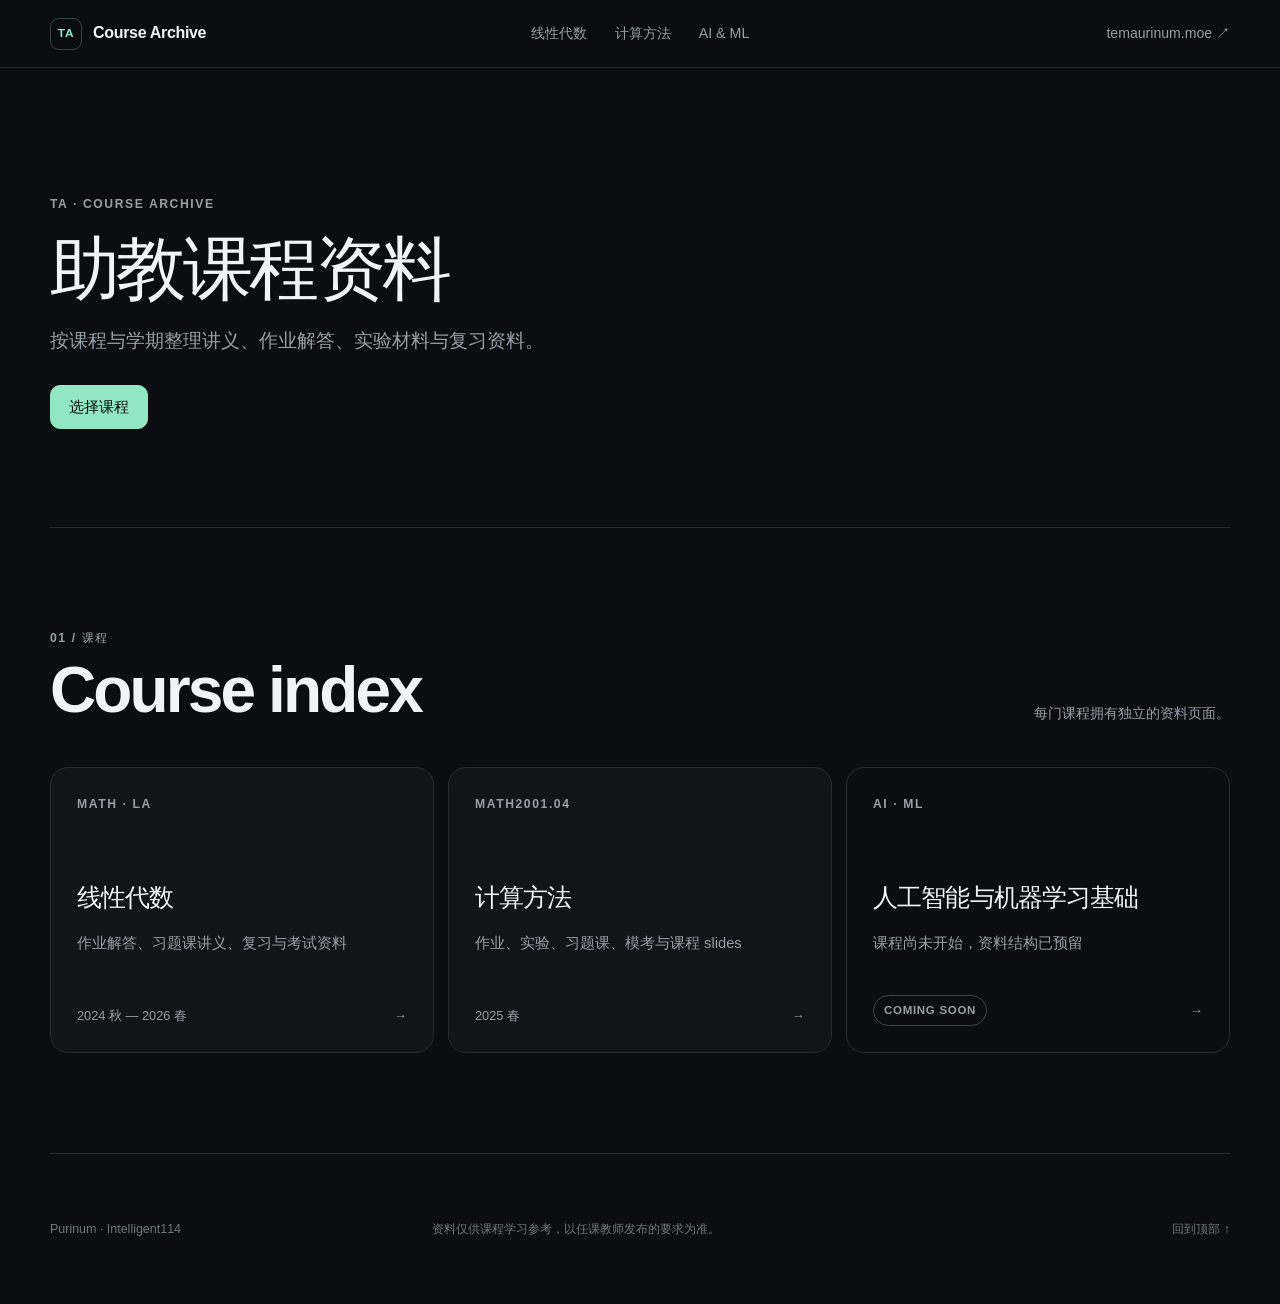
==== commit ba9309ee: "Split courses into dedicated pages" ====
--- a/index.html
+++ b/index.html
@@ -19,220 +19,65 @@
   <a class="skip-link" href="#main">跳到主要内容</a>
 
   <header class="site-header">
-    <a class="brand" href="#top" aria-label="回到页面顶部">
+    <a class="brand" href="./" aria-label="返回课程首页">
       <span class="brand-mark" aria-hidden="true">TA</span>
       <span>Course Archive</span>
     </a>
     <nav class="site-nav" aria-label="课程导航">
-      <a href="#linear-algebra">线性代数</a>
-      <a href="#computational-methods">计算方法</a>
-      <a href="#ai-ml">AI &amp; ML</a>
+      <a href="./linear-algebra/">线性代数</a>
+      <a href="./computational-methods/">计算方法</a>
+      <a href="./ai-ml/">AI &amp; ML</a>
     </nav>
     <a class="home-link" href="https://temaurinum.moe">temaurinum.moe <span aria-hidden="true">↗</span></a>
   </header>
 
   <main id="main">
-    <section class="hero" id="top" aria-labelledby="hero-title">
+    <section class="hero" aria-labelledby="hero-title">
       <div class="hero-copy">
         <p class="eyebrow">TA · Course Archive</p>
         <h1 id="hero-title">助教课程资料</h1>
         <p class="hero-intro">按课程与学期整理讲义、作业解答、实验材料与复习资料。</p>
         <div class="hero-actions">
-          <a class="button button-primary" href="#courses">查看课程</a>
+          <a class="button button-primary" href="#courses">选择课程</a>
         </div>
       </div>
     </section>
 
     <section class="course-index" id="courses" aria-labelledby="courses-title">
       <div class="section-heading">
-        <p class="section-number">01 / 课程</p>
-        <h2 id="courses-title">Course index</h2>
+        <div>
+          <p class="section-number">01 / 课程</p>
+          <h2 id="courses-title">Course index</h2>
+        </div>
+        <p class="section-note">每门课程拥有独立的资料页面。</p>
       </div>
       <div class="course-cards">
-        <a class="course-card" href="#linear-algebra">
+        <a class="course-card" href="./linear-algebra/">
           <span class="course-code">MATH · LA</span>
           <h3>线性代数</h3>
           <p>作业解答、习题课讲义、复习与考试资料</p>
-          <span class="card-meta">2024 秋 — 2026 春 <span aria-hidden="true">↓</span></span>
+          <span class="card-meta">2024 秋 — 2026 春 <span aria-hidden="true">→</span></span>
         </a>
-        <a class="course-card" href="#computational-methods">
+        <a class="course-card" href="./computational-methods/">
           <span class="course-code">MATH2001.04</span>
           <h3>计算方法</h3>
           <p>作业、实验、习题课、模考与课程 slides</p>
-          <span class="card-meta">2025 春 <span aria-hidden="true">↓</span></span>
+          <span class="card-meta">2025 春 <span aria-hidden="true">→</span></span>
         </a>
-        <a class="course-card course-card-muted" href="#ai-ml">
+        <a class="course-card course-card-muted" href="./ai-ml/">
           <span class="course-code">AI · ML</span>
           <h3>人工智能与机器学习基础</h3>
           <p>课程尚未开始，资料结构已预留</p>
-          <span class="card-meta"><span class="badge">Coming soon</span> <span aria-hidden="true">↓</span></span>
+          <span class="card-meta"><span class="badge">Coming soon</span> <span aria-hidden="true">→</span></span>
         </a>
       </div>
-    </section>
-
-    <section class="course-section" id="linear-algebra" aria-labelledby="la-title">
-      <div class="course-heading">
-        <div>
-          <p class="section-number">02 / MATH · LA</p>
-          <h2 id="la-title">线性代数 B1</h2>
-          <p>覆盖三个学期的作业答案、习题课讲义、复习讲义与考试参考资料。</p>
-        </div>
-        <a class="repo-link" href="https://github.com/Intelligent114/LAE">源仓库 <span aria-hidden="true">↗</span></a>
-      </div>
-
-      <div class="resource-group">
-        <div class="resource-group-title"><h3>2026 春</h3><span>Current archive</span></div>
-        <div class="resource-grid">
-          <article class="resource-card resource-card-featured">
-            <p class="resource-type">作业答案</p><h4>15 次作业合集</h4><p>本学期全部作业的完整解答。</p>
-            <a href="./downloads/lae/release/线性代数B1_2026春_作业答案合集.pdf" download>下载 PDF <span aria-hidden="true">↓</span></a>
-          </article>
-          <article class="resource-card">
-            <p class="resource-type">复习资料</p><h4>期中复习</h4><p>核心概念与典型题型整理。</p>
-            <a href="./downloads/lae/release/线性代数B1_期中复习.pdf" download>下载 PDF <span aria-hidden="true">↓</span></a>
-          </article>
-          <article class="resource-card">
-            <p class="resource-type">复习资料</p><h4>期末复习</h4><p>期末复习讲义与例题。</p>
-            <a href="./downloads/lae/release/线性代数B1_期末复习.pdf" download>下载 PDF <span aria-hidden="true">↓</span></a>
-          </article>
-        </div>
-
-        <details class="resource-details" open>
-          <summary>习题课讲义 · 7 次</summary>
-          <div class="link-list">
-            <a href="./downloads/lae/release/线性代数B1_2026春_第01次习题课讲义.pdf" download><span>第 01 次习题课</span><span>PDF ↓</span></a>
-            <a href="./downloads/lae/release/线性代数B1_2026春_第02次习题课讲义.pdf" download><span>第 02 次习题课</span><span>PDF ↓</span></a>
-            <a href="./downloads/lae/release/线性代数B1_2026春_第03次习题课讲义.pdf" download><span>第 03 次习题课</span><span>PDF ↓</span></a>
-            <a href="./downloads/lae/release/线性代数B1_2026春_第04次习题课讲义.pdf" download><span>第 04 次习题课</span><span>PDF ↓</span></a>
-            <a href="./downloads/lae/release/线性代数B1_2026春_第05次习题课讲义.pdf" download><span>第 05 次习题课</span><span>PDF ↓</span></a>
-            <a href="./downloads/lae/release/线性代数B1_2026春_第06次习题课讲义.pdf" download><span>第 06 次习题课</span><span>PDF ↓</span></a>
-            <a href="./downloads/lae/release/线性代数B1_2026春_第07次习题课讲义（期末复习）.pdf" download><span>第 07 次习题课 · 期末复习</span><span>PDF ↓</span></a>
-          </div>
-        </details>
-      </div>
-
-      <div class="resource-group compact-group">
-        <div class="resource-group-title"><h3>历年资料</h3><span>Previous terms</span></div>
-        <div class="archive-table-wrap">
-          <table class="archive-table">
-            <thead><tr><th>学期 / 类型</th><th>作业答案</th><th>习题课讲义</th></tr></thead>
-            <tbody>
-              <tr><th scope="row">2025 秋</th><td><a href="./downloads/lae/release/线性代数B1_2025秋_作业答案合集.pdf" download>14 次作业 ↓</a></td><td><a href="./downloads/lae/release/线性代数B1_2025秋_习题课讲义汇总.pdf" download>讲义汇总 ↓</a></td></tr>
-              <tr><th scope="row">2024 秋</th><td><a href="./downloads/lae/release/线性代数B1_2024秋_作业答案合集.pdf" download>14 次作业 ↓</a></td><td><a href="./downloads/lae/release/线性代数B1_2024秋_习题课讲义汇总.pdf" download>讲义汇总 ↓</a></td></tr>
-              <tr><th scope="row">教材习题</th><td colspan="2"><a href="./downloads/lae/release/线性代数B1_教材作业答案汇总.pdf" download>第 1–8 章答案汇总 ↓</a></td></tr>
-            </tbody>
-          </table>
-        </div>
-      </div>
-
-      <details class="resource-details">
-        <summary>考试试卷与参考答案</summary>
-        <div class="link-list two-columns">
-          <a href="./downloads/lae/exams/mid.md" download><span>2025 春 · 期中</span><span>Markdown ↓</span></a>
-          <a href="./downloads/lae/exams/final.md" download><span>2025 春 · 期末</span><span>Markdown ↓</span></a>
-          <a href="./downloads/lae/exams/26mid.md" download><span>2026 春 · 期中</span><span>Markdown ↓</span></a>
-          <a href="./downloads/lae/exams/26final.md" download><span>2026 春 · 期末</span><span>Markdown ↓</span></a>
-        </div>
-      </details>
-    </section>
-
-    <section class="course-section" id="computational-methods" aria-labelledby="cm-title">
-      <div class="course-heading">
-        <div>
-          <p class="section-number">03 / MATH2001.04</p>
-          <h2 id="cm-title">计算方法</h2>
-          <p>2025 春课程作业、实验、习题课、模考答案与课程 slides。</p>
-        </div>
-        <a class="repo-link" href="https://github.com/Intelligent114/CMExercise">源仓库 <span aria-hidden="true">↗</span></a>
-      </div>
-
-      <div class="resource-grid resource-grid-four">
-        <article class="resource-card resource-card-featured"><p class="resource-type">完整合集</p><h4>13 次作业答案</h4><p>课程全部作业与解答合订版。</p><a href="./downloads/cm/homework/full.pdf" download>下载 PDF <span aria-hidden="true">↓</span></a></article>
-        <article class="resource-card"><p class="resource-type">考试资料</p><h4>模考答案</h4><p>模拟考试参考解答。</p><a href="./downloads/cm/homework/answer.pdf" download>下载 PDF <span aria-hidden="true">↓</span></a></article>
-        <article class="resource-card"><p class="resource-type">实验</p><h4>5 次实验</h4><p>实验文档、报告源码与 C 示例。</p><a href="#cm-labs">查看实验 <span aria-hidden="true">↓</span></a></article>
-        <article class="resource-card"><p class="resource-type">课程内容</p><h4>章节 slides</h4><p>按章节整理的 PPT 与 PDF。</p><a href="#cm-slides">查看 slides <span aria-hidden="true">↓</span></a></article>
-      </div>
-
-      <details class="resource-details" open>
-        <summary>作业 · 13 次</summary>
-        <div class="number-grid" aria-label="计算方法作业列表">
-          <a href="./downloads/cm/homework/01.pdf" download>01</a><a href="./downloads/cm/homework/02.pdf" download>02</a><a href="./downloads/cm/homework/03.pdf" download>03</a><a href="./downloads/cm/homework/04.pdf" download>04</a><a href="./downloads/cm/homework/05.pdf" download>05</a><a href="./downloads/cm/homework/06.pdf" download>06</a><a href="./downloads/cm/homework/07.pdf" download>07</a><a href="./downloads/cm/homework/08.pdf" download>08</a><a href="./downloads/cm/homework/09.pdf" download>09</a><a href="./downloads/cm/homework/10.pdf" download>10</a><a href="./downloads/cm/homework/11.pdf" download>11</a><a href="./downloads/cm/homework/12.pdf" download>12</a><a href="./downloads/cm/homework/13.pdf" download>13</a>
-        </div>
-      </details>
-
-      <div class="resource-group" id="cm-labs">
-        <div class="resource-group-title"><h3>实验</h3><span>Lab 01 — 05</span></div>
-        <div class="archive-table-wrap">
-          <table class="archive-table">
-            <thead><tr><th>实验</th><th>文档与解答</th><th>源文件</th></tr></thead>
-            <tbody>
-              <tr><th scope="row">Lab 01</th><td><a href="./downloads/cm/labs/lab01.pdf" download>PDF ↓</a></td><td><a href="./downloads/cm/labs/lab01.tex" download>报告模板 ↓</a> · <a href="./downloads/cm/labs/lab01.c" download>C 示例 ↓</a></td></tr>
-              <tr><th scope="row">Lab 02</th><td><a href="./downloads/cm/labs/lab02.pdf" download>PDF ↓</a></td><td><a href="./downloads/cm/labs/lab02.tex" download>报告模板 ↓</a> · <a href="./downloads/cm/labs/lab02.c" download>C 示例 ↓</a></td></tr>
-              <tr><th scope="row">Lab 03</th><td><a href="./downloads/cm/labs/lab03.pdf" download>PDF ↓</a></td><td><a href="./downloads/cm/labs/lab03.tex" download>报告模板 ↓</a> · <a href="./downloads/cm/labs/lab03.c" download>C 示例 ↓</a></td></tr>
-              <tr><th scope="row">Lab 04</th><td><a href="./downloads/cm/labs/lab04.pdf" download>PDF ↓</a></td><td><a href="./downloads/cm/labs/lab04.tex" download>报告模板 ↓</a> · <a href="./downloads/cm/labs/lab04.c" download>C 示例 ↓</a></td></tr>
-              <tr><th scope="row">Lab 05</th><td><a href="./downloads/cm/labs/lab05.pdf" download>PDF ↓</a></td><td><a href="./downloads/cm/labs/lab05.tex" download>报告模板 ↓</a> · <a href="./downloads/cm/labs/lab05.c" download>C 示例 ↓</a></td></tr>
-            </tbody>
-          </table>
-        </div>
-      </div>
-
-      <div class="resource-group" id="cm-slides">
-        <div class="resource-group-title"><h3>Slides</h3><span>Chapter 01 — 10</span></div>
-        <div class="slide-grid">
-          <article><span>CH 01</span><h4>第一章</h4><p><a href="./downloads/cm/slides/ch1/ch1.3_4.ppt" download>1.3–1.4 ↓</a> · <a href="./downloads/cm/slides/ch1/ch1.12.ppt" download>1.12 ↓</a></p></article>
-          <article><span>CH 02</span><h4>第二章</h4><p><a href="./downloads/cm/slides/ch2/ch2.pdf" download>PDF ↓</a></p></article>
-          <article><span>CH 03</span><h4>第三章</h4><p><a href="./downloads/cm/slides/ch3/ch3.pdf" download>PDF ↓</a></p></article>
-          <article><span>CH 04</span><h4>第四章</h4><p><a href="./downloads/cm/slides/ch4/ch4s25.pdf" download>PDF ↓</a></p></article>
-          <article><span>CH 05</span><h4>第五章</h4><p><a href="./downloads/cm/slides/ch5/ch5.pdf" download>PDF ↓</a></p></article>
-          <article><span>CH 06</span><h4>第六章</h4><p><a href="./downloads/cm/slides/ch6/ch6.12new.ppt" download>6.12 ↓</a> · <a href="./downloads/cm/slides/ch6/ch6.5t.ppt" download>6.5 ↓</a> · <a href="./downloads/cm/slides/ch6/ch624.pdf" download>6.24 ↓</a></p></article>
-          <article><span>CH 07</span><h4>第七章</h4><p><a href="./downloads/cm/slides/ch7/ch7a.pdf" download>7A ↓</a> · <a href="./downloads/cm/slides/ch7/ch7a (1).pdf" download>7A-1 ↓</a> · <a href="./downloads/cm/slides/ch7/ch7b.pdf" download>7B ↓</a></p></article>
-          <article><span>CH 08</span><h4>第八章</h4><p><a href="./downloads/cm/slides/ch8/ch8.pdf" download>PDF ↓</a> · <a href="./downloads/cm/slides/ch8/ch8 (1).pdf" download>PDF-1 ↓</a></p></article>
-          <article><span>CH 09</span><h4>第九章</h4><p><a href="./downloads/cm/slides/ch9/ch9a25.pdf" download>9A ↓</a> · <a href="./downloads/cm/slides/ch9/ch9bNew.pdf" download>9B ↓</a> · <a href="./downloads/cm/slides/ch9/ch9bNew1.pdf" download>9B-1 ↓</a></p></article>
-          <article><span>CH 09–10</span><h4>第九至十章</h4><p><a href="./downloads/cm/slides/ch9_10/2025Ch9n10.pdf" download>9–10 ↓</a> · <a href="./downloads/cm/slides/ch9_10/ch10aNew.pdf" download>10A ↓</a> · <a href="./downloads/cm/slides/ch9_10/ch10aNew25.pdf" download>10A-25 ↓</a> · <a href="./downloads/cm/slides/ch9_10/ch10bNew.pdf" download>10B ↓</a></p></article>
-        </div>
-      </div>
-
-      <details class="resource-details">
-        <summary>习题课讲义</summary>
-        <div class="link-list">
-          <a href="./downloads/cm/tutorials/t1.pdf" download><span>习题课 01</span><span>PDF ↓</span></a>
-          <a href="./downloads/cm/tutorials/t2.pdf" download><span>习题课 02</span><span>PDF ↓</span></a>
-          <a href="./downloads/cm/homework/full.pdf" download><span>习题课 03 · 作业合集</span><span>PDF ↓</span></a>
-        </div>
-      </details>
-    </section>
-
-    <section class="course-section upcoming-section" id="ai-ml" aria-labelledby="ai-title">
-      <div class="course-heading">
-        <div>
-          <p class="section-number">04 / AI · ML</p>
-          <h2 id="ai-title">人工智能与机器学习基础</h2>
-          <p>课程尚未开始。Slides、作业与实验将在课程进行期间逐步补充。</p>
-        </div>
-        <span class="badge">Coming soon</span>
-      </div>
-
-      <div class="archive-table-wrap placeholder-table-wrap">
-        <table class="archive-table placeholder-table">
-          <thead><tr><th>周次</th><th>Slides</th><th>作业</th><th>实验</th></tr></thead>
-          <tbody>
-            <tr><th scope="row">01</th><td aria-label="暂无内容"></td><td aria-label="暂无内容"></td><td aria-label="暂无内容"></td></tr>
-            <tr><th scope="row">02</th><td aria-label="暂无内容"></td><td aria-label="暂无内容"></td><td aria-label="暂无内容"></td></tr>
-            <tr><th scope="row">03</th><td aria-label="暂无内容"></td><td aria-label="暂无内容"></td><td aria-label="暂无内容"></td></tr>
-            <tr><th scope="row">04</th><td aria-label="暂无内容"></td><td aria-label="暂无内容"></td><td aria-label="暂无内容"></td></tr>
-            <tr><th scope="row">05</th><td aria-label="暂无内容"></td><td aria-label="暂无内容"></td><td aria-label="暂无内容"></td></tr>
-            <tr><th scope="row">06</th><td aria-label="暂无内容"></td><td aria-label="暂无内容"></td><td aria-label="暂无内容"></td></tr>
-          </tbody>
-        </table>
-      </div>
-      <p class="placeholder-note"><span aria-hidden="true">○</span> 内容将在开课后更新</p>
     </section>
   </main>
 
   <footer class="site-footer">
     <p>Purinum · Intelligent114</p>
     <p>资料仅供课程学习参考，以任课教师发布的要求为准。</p>
-    <a href="#top">回到顶部 ↑</a>
+    <a href="#main">回到顶部 ↑</a>
   </footer>
 </body>
 </html>
--- a/styles.css
+++ b/styles.css
@@ -37,6 +37,7 @@
 .site-nav { display: flex; gap: 28px; color: var(--muted); font-size: 0.89rem; }
 .site-nav a, .home-link { transition: color 160ms ease; }
 .site-nav a:hover, .home-link:hover { color: var(--text); }
+.site-nav a[aria-current="page"] { color: var(--text); }
 .home-link { justify-self: end; color: var(--muted); font-size: 0.88rem; }
 
 main, .site-footer { width: min(calc(100% - 48px), var(--max-width)); margin-inline: auto; }
@@ -53,6 +54,7 @@
 .button-quiet { color: var(--muted); background: var(--surface); }
 
 .course-index, .course-section { padding: 100px 0; border-bottom: 1px solid var(--line); }
+.section-note { max-width: 320px; margin: 0; color: var(--muted); font-size: 0.88rem; text-align: right; }
 .section-heading, .course-heading { display: flex; justify-content: space-between; gap: 40px; align-items: flex-end; margin-bottom: 42px; }
 .section-heading h2, .course-heading h2 { margin: 8px 0 0; font-size: clamp(2.15rem, 5vw, 4.4rem); line-height: 1.08; letter-spacing: -0.045em; font-weight: 620; }
 .course-heading p:not(.section-number) { max-width: 680px; margin: 16px 0 0; color: var(--muted); }
@@ -77,6 +79,7 @@
 .resource-card { min-height: 230px; display: flex; flex-direction: column; padding: 24px; border: 1px solid var(--line); border-radius: 14px; background: var(--surface); }
 .resource-card-featured { border-color: rgba(145, 230, 195, 0.3); background: linear-gradient(145deg, var(--accent-dim), var(--surface) 72%); }
 .resource-card h4 { margin: 32px 0 8px; font-size: 1.18rem; letter-spacing: -0.02em; }
+.resource-card h3 { margin: 32px 0 8px; font-size: 1.18rem; letter-spacing: -0.02em; }
 .resource-card > p:not(.resource-type) { margin: 0; color: var(--muted); font-size: 0.86rem; }
 .resource-card a { width: max-content; margin-top: auto; color: var(--accent); font-size: 0.85rem; font-weight: 650; }
 .resource-details { margin-top: 14px; border: 1px solid var(--line); border-radius: 14px; background: var(--surface); overflow: hidden; }
@@ -103,6 +106,7 @@
 .slide-grid article { min-height: 150px; padding: 18px; border: 1px solid var(--line); border-radius: 12px; background: var(--surface); }
 .slide-grid article > span { color: var(--quiet); font-size: 0.68rem; font-weight: 700; letter-spacing: 0.1em; }
 .slide-grid h4 { margin: 28px 0 8px; font-size: 1rem; }
+.slide-grid h3 { margin: 28px 0 8px; font-size: 1rem; }
 .slide-grid p { margin: 0; color: var(--muted); font-size: 0.78rem; }
 .slide-grid a:hover { color: var(--accent); }
 
@@ -118,10 +122,22 @@
 .not-found h1 { max-width: 760px; margin: 20px 0 12px; font-size: clamp(2.8rem, 8vw, 6rem); line-height: 1; letter-spacing: -0.055em; }
 .not-found > p:not(.eyebrow) { margin: 0 0 30px; color: var(--muted); }
 
+.course-page-hero { min-height: 430px; display: flex; flex-direction: column; justify-content: center; align-items: flex-start; padding: 86px 0 72px; border-bottom: 1px solid var(--line); }
+.breadcrumb { margin-bottom: 54px; color: var(--quiet); font-size: 0.82rem; }
+.breadcrumb:hover { color: var(--text); }
+.course-page-hero h1 { max-width: 920px; margin: 16px 0 18px; font-size: clamp(2.8rem, 6vw, 5.2rem); line-height: 1.03; letter-spacing: -0.05em; font-weight: 620; }
+.course-page-hero > p:not(.eyebrow) { max-width: 680px; margin: 0; color: var(--muted); font-size: 1rem; }
+.course-page-hero .repo-link, .course-page-hero .badge { margin-top: 30px; }
+.course-page-content { padding: 76px 0 100px; border-bottom: 1px solid var(--line); }
+.course-page-content > .resource-group:first-child { margin-top: 0; }
+.course-page-content > .resource-grid:first-child { margin-bottom: 14px; }
+.course-page-content .resource-group-title h2 { margin: 0; font-size: 1.35rem; letter-spacing: -0.025em; }
+
 @media (max-width: 980px) {
   .site-header { grid-template-columns: 1fr auto; }
   .site-nav { display: none; }
   .hero { min-height: 420px; }
+  .course-page-hero { min-height: 390px; }
   .course-cards { grid-template-columns: 1fr; }
   .course-card { min-height: 220px; }
   .course-card h3 { margin-top: 42px; }
@@ -137,7 +153,12 @@
   main, .site-footer { width: min(calc(100% - 32px), var(--max-width)); }
   .hero { min-height: 390px; padding: 80px 0 62px; }
   .hero h1 { font-size: clamp(2.6rem, 11vw, 3.6rem); }
+  .course-page-hero { min-height: 360px; padding: 64px 0 56px; }
+  .course-page-hero h1 { font-size: clamp(2.55rem, 11vw, 3.7rem); }
+  .breadcrumb { margin-bottom: 42px; }
   .course-index, .course-section { padding: 72px 0; }
+  .course-page-content { padding: 60px 0 76px; }
+  .section-note { margin-top: 16px; text-align: left; }
   .section-heading, .course-heading { display: block; }
   .repo-link, .course-heading > .badge { display: inline-flex; margin-top: 22px; }
   .resource-grid, .resource-grid-four { grid-template-columns: 1fr; }
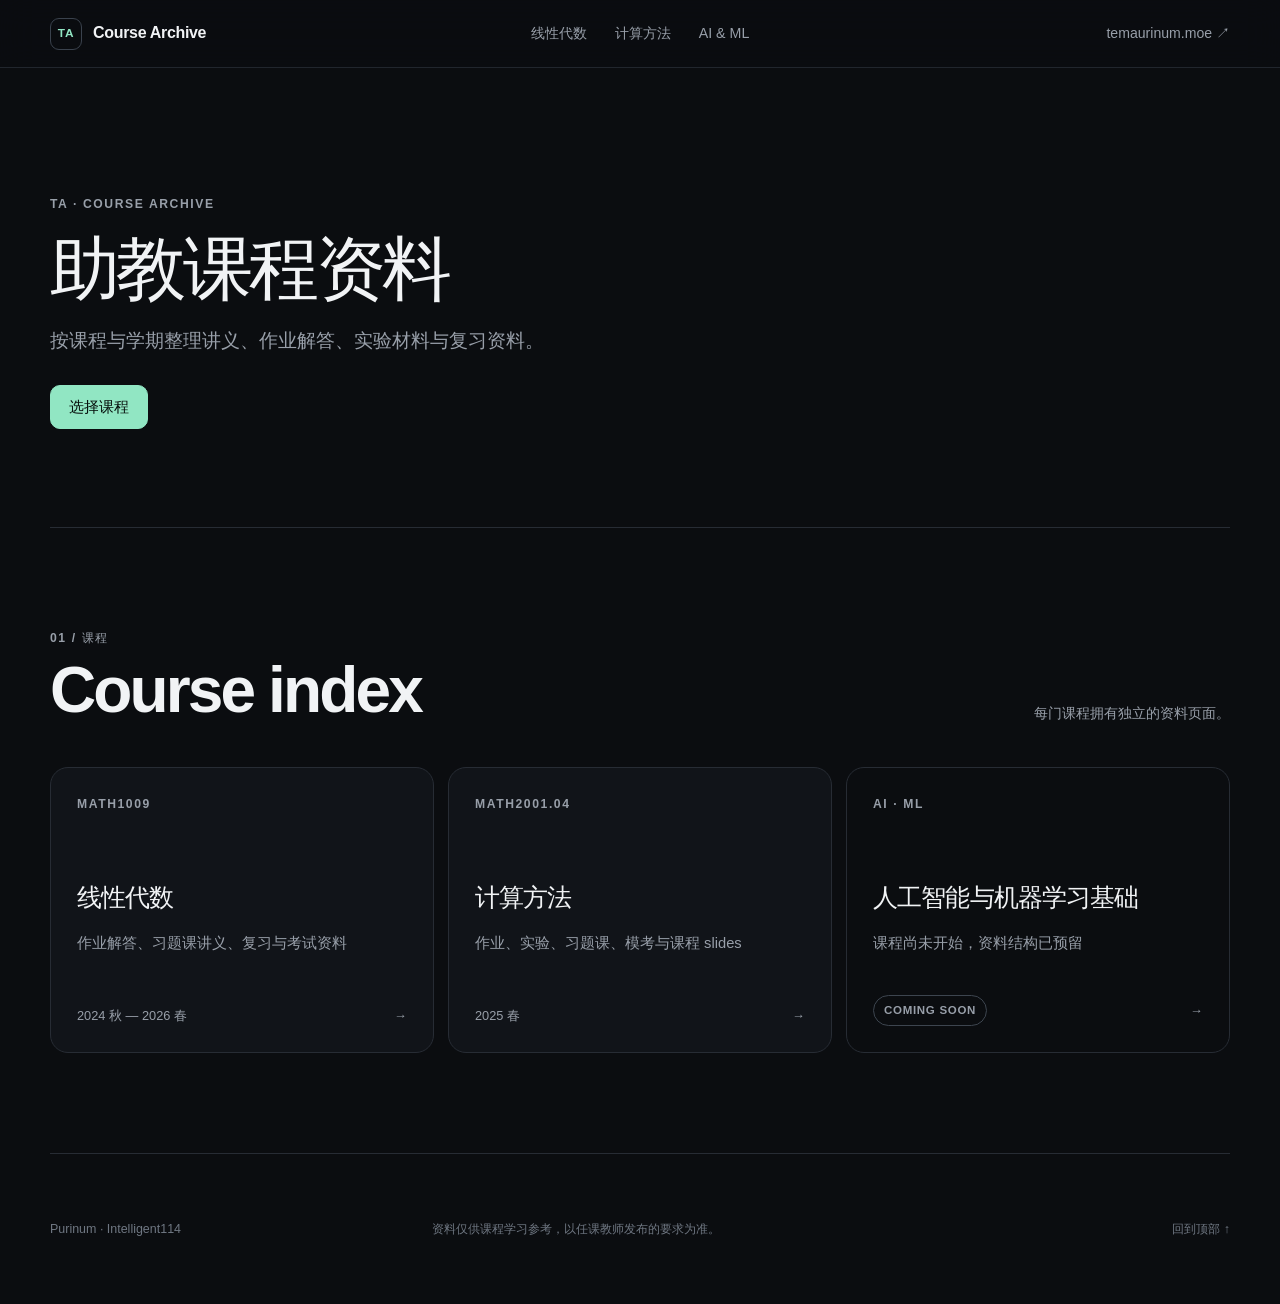
==== commit 6b741ac5: "correct cource" ====
--- a/index.html
+++ b/index.html
@@ -53,7 +53,7 @@
       </div>
       <div class="course-cards">
         <a class="course-card" href="./linear-algebra/">
-          <span class="course-code">MATH · LA</span>
+          <span class="course-code">MATH1009</span>
           <h3>线性代数</h3>
           <p>作业解答、习题课讲义、复习与考试资料</p>
           <span class="card-meta">2024 秋 — 2026 春 <span aria-hidden="true">→</span></span>
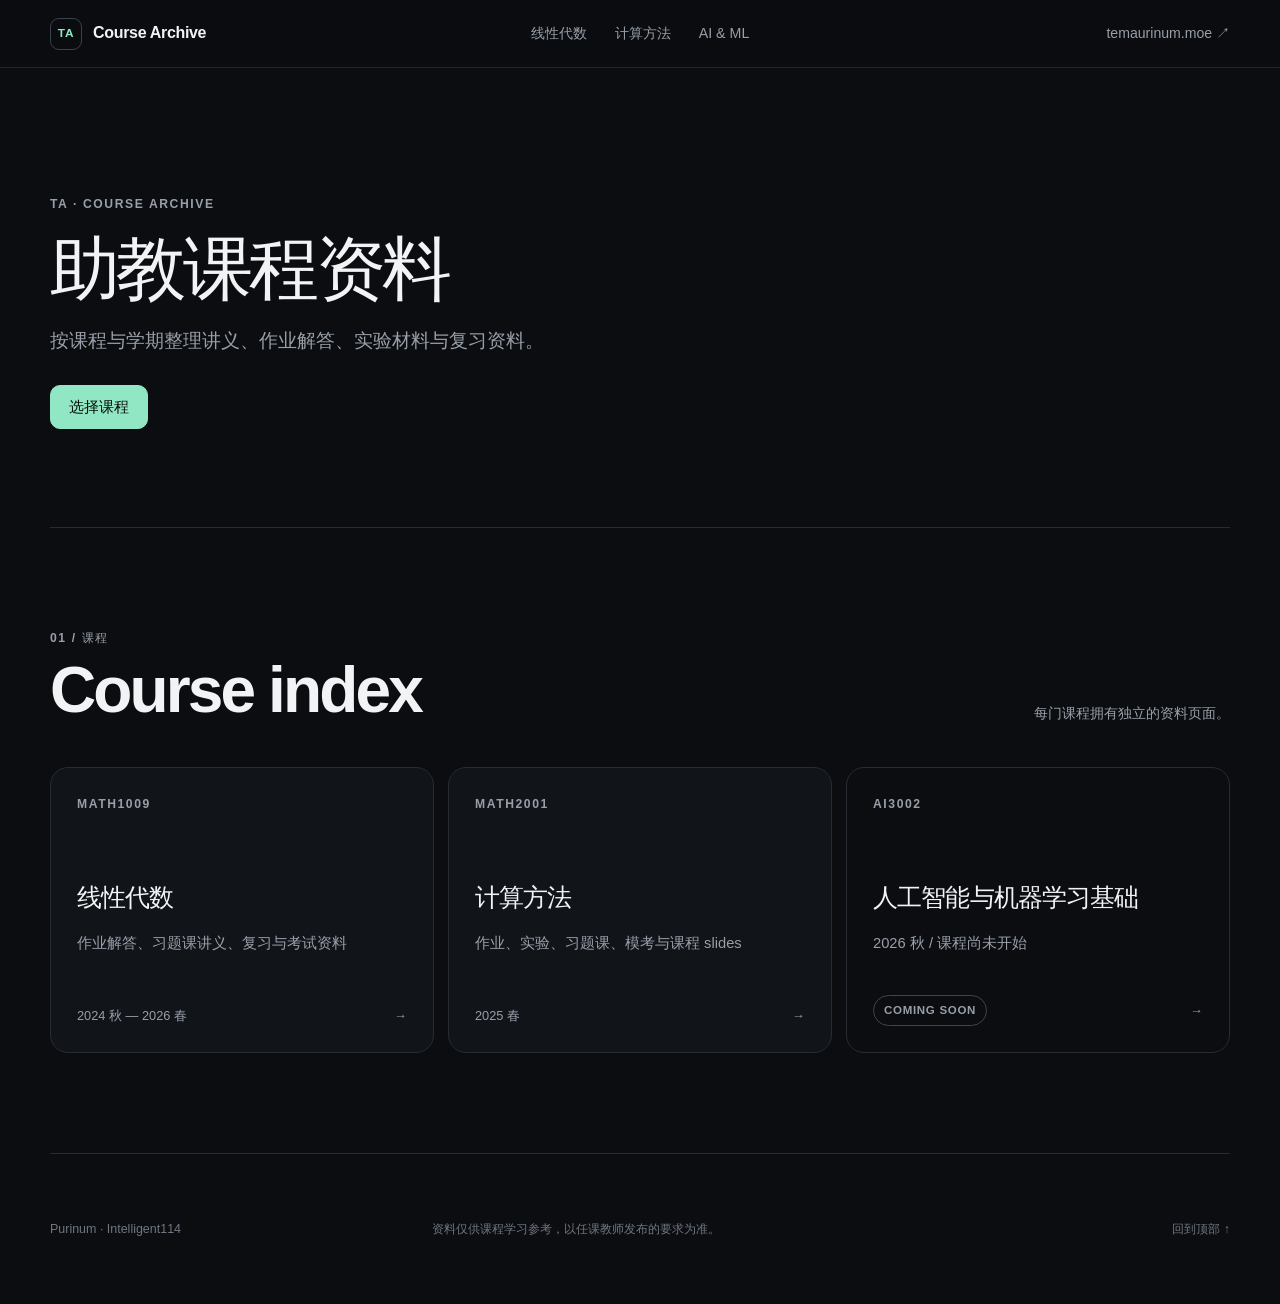
==== commit 013b2aee: "modify cource number" ====
--- a/index.html
+++ b/index.html
@@ -59,15 +59,15 @@
           <span class="card-meta">2024 秋 — 2026 春 <span aria-hidden="true">→</span></span>
         </a>
         <a class="course-card" href="./computational-methods/">
-          <span class="course-code">MATH2001.04</span>
+          <span class="course-code">MATH2001</span>
           <h3>计算方法</h3>
           <p>作业、实验、习题课、模考与课程 slides</p>
           <span class="card-meta">2025 春 <span aria-hidden="true">→</span></span>
         </a>
         <a class="course-card course-card-muted" href="./ai-ml/">
-          <span class="course-code">AI · ML</span>
+          <span class="course-code">AI3002</span>
           <h3>人工智能与机器学习基础</h3>
-          <p>课程尚未开始，资料结构已预留</p>
+          <p>2026 秋 / 课程尚未开始</p>
           <span class="card-meta"><span class="badge">Coming soon</span> <span aria-hidden="true">→</span></span>
         </a>
       </div>
--- a/styles.css
+++ b/styles.css
@@ -130,8 +130,13 @@
 .course-page-hero .repo-link, .course-page-hero .badge { margin-top: 30px; }
 .course-page-content { padding: 76px 0 100px; border-bottom: 1px solid var(--line); }
 .course-page-content > .resource-group:first-child { margin-top: 0; }
+.course-page-content > .priority-resource + .resource-group { margin-top: 0; }
 .course-page-content > .resource-grid:first-child { margin-bottom: 14px; }
 .course-page-content .resource-group-title h2 { margin: 0; font-size: 1.35rem; letter-spacing: -0.025em; }
+.priority-resource { display: flex; justify-content: space-between; align-items: center; gap: 48px; margin-bottom: 72px; padding: 30px 32px; border: 1px solid rgba(145, 230, 195, 0.42); border-radius: 16px; background: linear-gradient(120deg, rgba(145, 230, 195, 0.12), var(--surface) 68%); }
+.priority-resource h2 { margin: 10px 0 8px; font-size: clamp(1.55rem, 3vw, 2.25rem); line-height: 1.15; letter-spacing: -0.035em; }
+.priority-resource > div > p:last-child { max-width: 660px; margin: 0; color: var(--muted); font-size: 0.9rem; }
+.priority-resource .button { flex: 0 0 auto; }
 
 @media (max-width: 980px) {
   .site-header { grid-template-columns: 1fr auto; }
@@ -158,6 +163,8 @@
   .breadcrumb { margin-bottom: 42px; }
   .course-index, .course-section { padding: 72px 0; }
   .course-page-content { padding: 60px 0 76px; }
+  .priority-resource { display: block; margin-bottom: 56px; padding: 26px 24px; }
+  .priority-resource .button { margin-top: 24px; }
   .section-note { margin-top: 16px; text-align: left; }
   .section-heading, .course-heading { display: block; }
   .repo-link, .course-heading > .badge { display: inline-flex; margin-top: 22px; }
